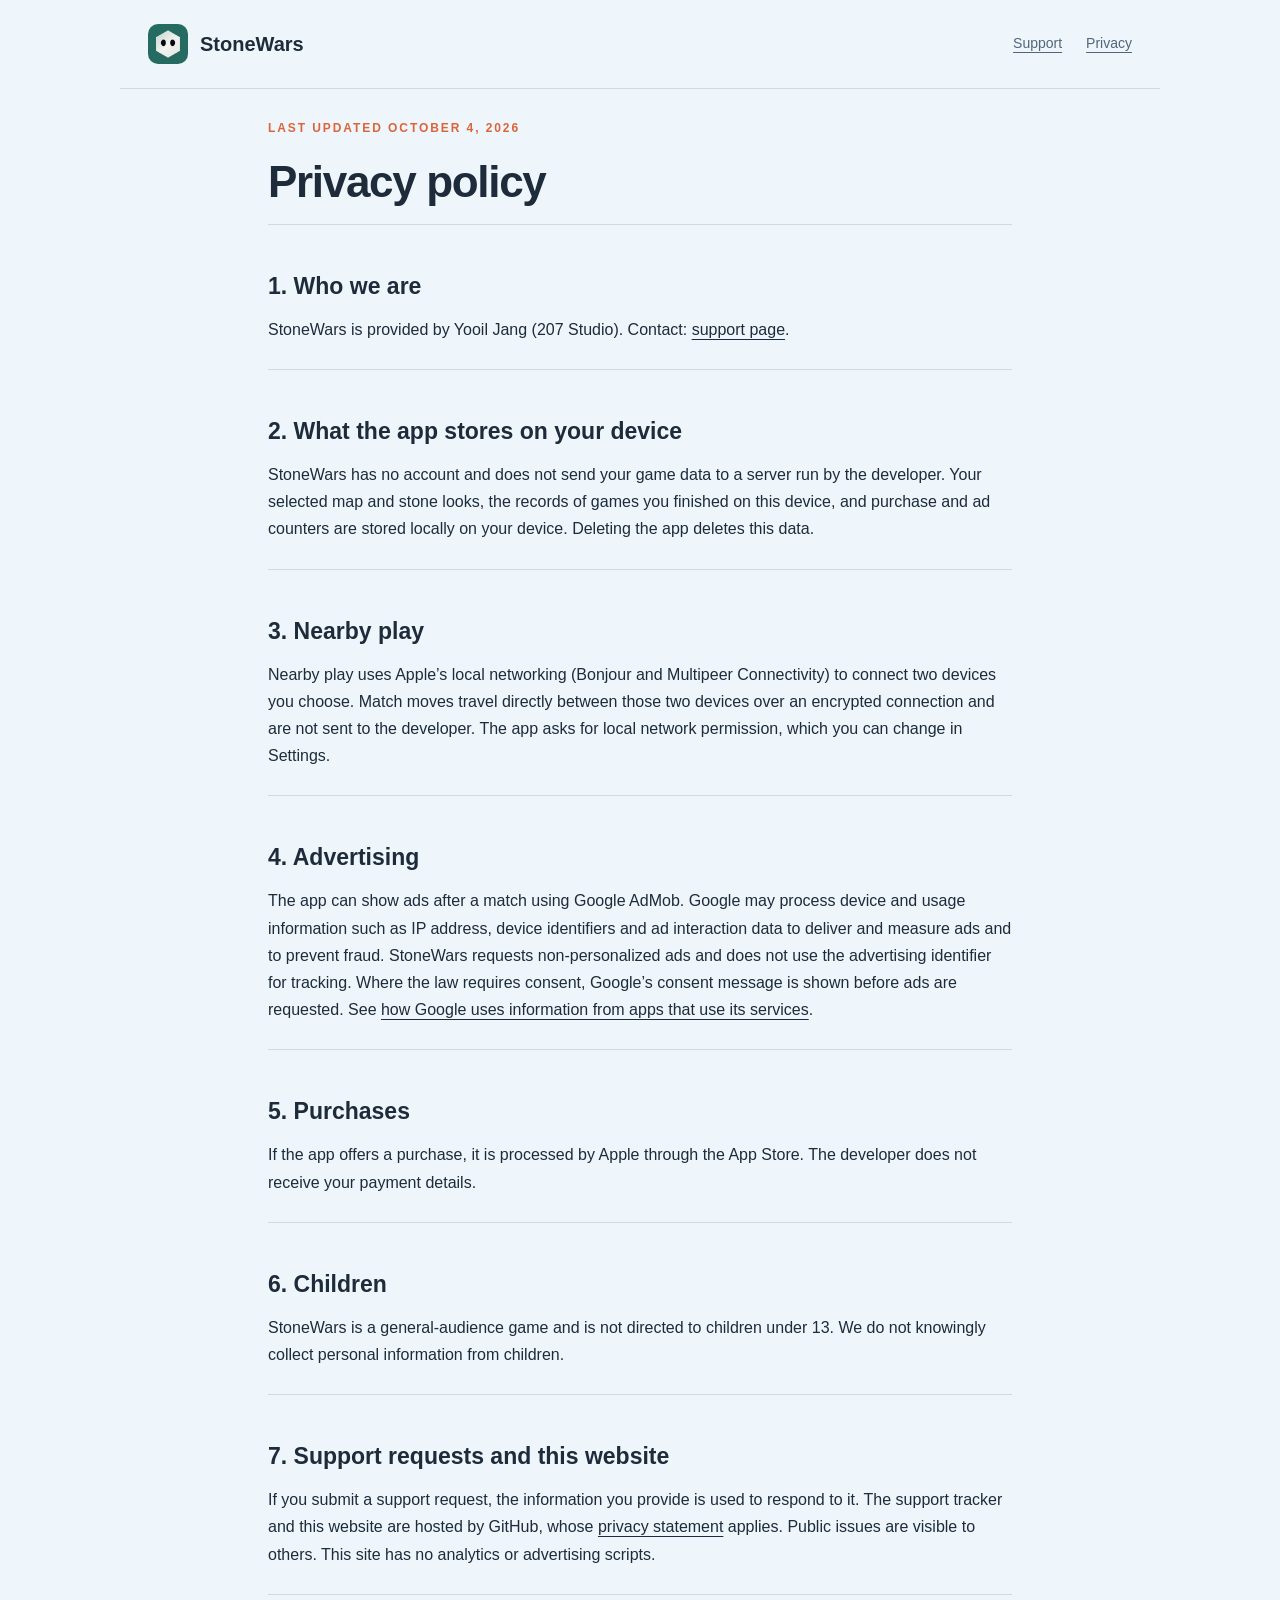
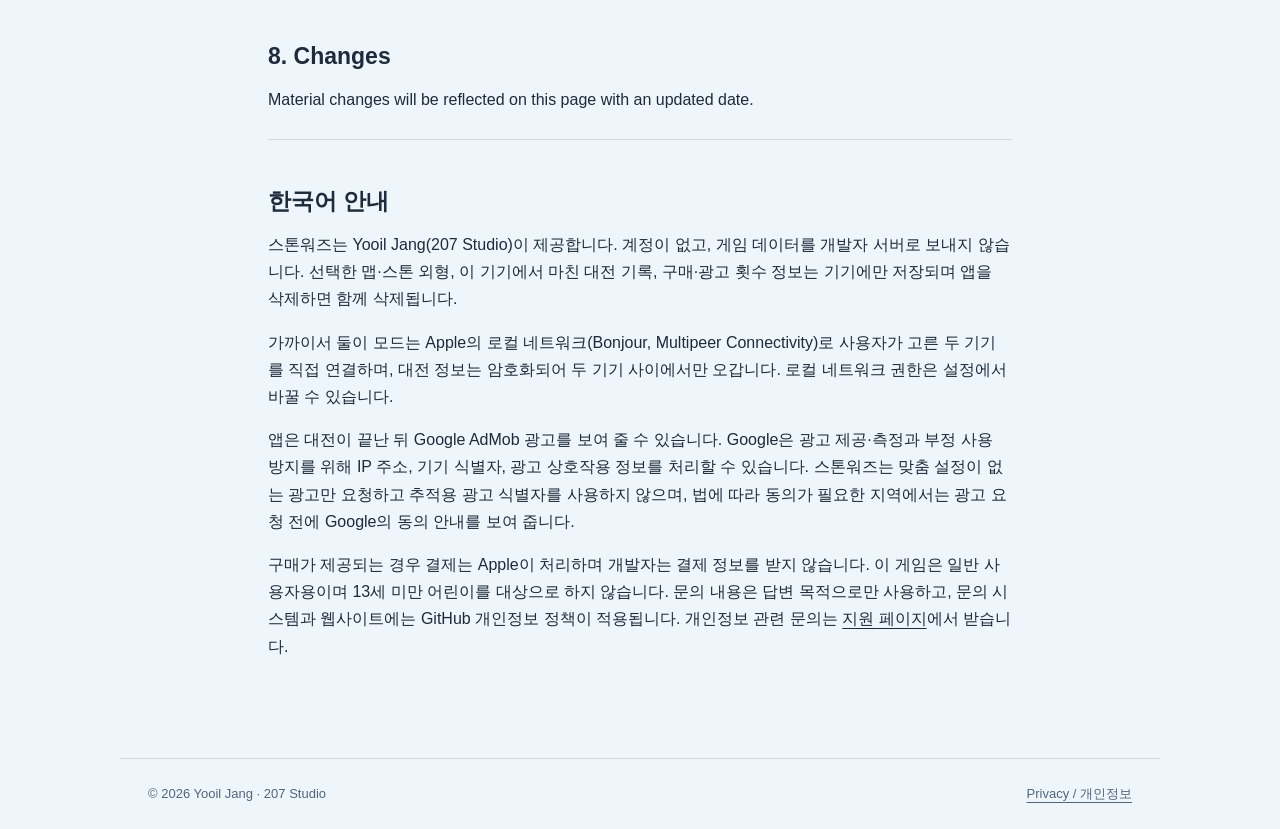
==== privacy.html @ 01d4fcf9 "StoneWars site: introduction, support and privacy policy Co-Authored-By: Claude Sonnet 5.5 <noreply@" ====
<!doctype html>
<html lang="en"><head><meta charset="utf-8"><meta name="viewport" content="width=device-width,initial-scale=1"><title>StoneWars — Privacy policy</title><link rel="stylesheet" href="style.css"><link rel="icon" href="assets/icon.png"></head><body>
<a class="skip" href="#main">Skip to content</a><header><a class="brand" href="./"><img src="assets/icon.png" alt="">StoneWars</a><nav aria-label="Main"><a href="support.html">Support</a><a href="privacy.html" aria-current="page">Privacy</a></nav></header>
<main id="main" class="article"><span class="eyebrow">Last updated October 4, 2026</span><h1>Privacy policy</h1>
<section><h2>1. Who we are</h2><p>StoneWars is provided by Yooil Jang (207 Studio). Contact: <a href="support.html#contact">support page</a>.</p></section>
<section><h2>2. What the app stores on your device</h2><p>StoneWars has no account and does not send your game data to a server run by the developer. Your selected map and stone looks, the records of games you finished on this device, and purchase and ad counters are stored locally on your device. Deleting the app deletes this data.</p></section>
<section><h2>3. Nearby play</h2><p>Nearby play uses Apple’s local networking (Bonjour and Multipeer Connectivity) to connect two devices you choose. Match moves travel directly between those two devices over an encrypted connection and are not sent to the developer. The app asks for local network permission, which you can change in Settings.</p></section>
<section><h2>4. Advertising</h2><p>The app can show ads after a match using Google AdMob. Google may process device and usage information such as IP address, device identifiers and ad interaction data to deliver and measure ads and to prevent fraud. StoneWars requests non-personalized ads and does not use the advertising identifier for tracking. Where the law requires consent, Google’s consent message is shown before ads are requested. See <a href="https://policies.google.com/technologies/partner-sites">how Google uses information from apps that use its services</a>.</p></section>
<section><h2>5. Purchases</h2><p>If the app offers a purchase, it is processed by Apple through the App Store. The developer does not receive your payment details.</p></section>
<section><h2>6. Children</h2><p>StoneWars is a general-audience game and is not directed to children under 13. We do not knowingly collect personal information from children.</p></section>
<section><h2>7. Support requests and this website</h2><p>If you submit a support request, the information you provide is used to respond to it. The support tracker and this website are hosted by GitHub, whose <a href="https://docs.github.com/en/site-policy/privacy-policies/github-general-privacy-statement">privacy statement</a> applies. Public issues are visible to others. This site has no analytics or advertising scripts.</p></section>
<section><h2>8. Changes</h2><p>Material changes will be reflected on this page with an updated date.</p></section>
<section lang="ko"><h2>한국어 안내</h2><p>스톤워즈는 Yooil Jang(207 Studio)이 제공합니다. 계정이 없고, 게임 데이터를 개발자 서버로 보내지 않습니다. 선택한 맵·스톤 외형, 이 기기에서 마친 대전 기록, 구매·광고 횟수 정보는 기기에만 저장되며 앱을 삭제하면 함께 삭제됩니다.</p><p>가까이서 둘이 모드는 Apple의 로컬 네트워크(Bonjour, Multipeer Connectivity)로 사용자가 고른 두 기기를 직접 연결하며, 대전 정보는 암호화되어 두 기기 사이에서만 오갑니다. 로컬 네트워크 권한은 설정에서 바꿀 수 있습니다.</p><p>앱은 대전이 끝난 뒤 Google AdMob 광고를 보여 줄 수 있습니다. Google은 광고 제공·측정과 부정 사용 방지를 위해 IP 주소, 기기 식별자, 광고 상호작용 정보를 처리할 수 있습니다. 스톤워즈는 맞춤 설정이 없는 광고만 요청하고 추적용 광고 식별자를 사용하지 않으며, 법에 따라 동의가 필요한 지역에서는 광고 요청 전에 Google의 동의 안내를 보여 줍니다.</p><p>구매가 제공되는 경우 결제는 Apple이 처리하며 개발자는 결제 정보를 받지 않습니다. 이 게임은 일반 사용자용이며 13세 미만 어린이를 대상으로 하지 않습니다. 문의 내용은 답변 목적으로만 사용하고, 문의 시스템과 웹사이트에는 GitHub 개인정보 정책이 적용됩니다. 개인정보 관련 문의는 <a href="support.html#contact">지원 페이지</a>에서 받습니다.</p></section></main>
<footer><span>© 2026 Yooil Jang · 207 Studio</span><a href="privacy.html">Privacy / 개인정보</a></footer></body></html>
---- style.css ----
:root{color-scheme:light dark;--bg:#eef6fb;--ink:#1d2b3a;--muted:#52657a;--accent:#d9663b;--line:#1d2b3a22;--card:#ffffffb0}
@media(prefers-color-scheme:dark){:root{--bg:#121c2b;--ink:#eef3f8;--muted:#a9b6c6;--accent:#f09a6e;--line:#ffffff1f;--card:#ffffff0d}}
*{box-sizing:border-box}body{margin:0;background:var(--bg);color:var(--ink);font:16px/1.7 -apple-system,BlinkMacSystemFont,"Segoe UI","Apple SD Gothic Neo",sans-serif}
a{color:inherit;text-underline-offset:4px}a:hover{color:var(--accent)}
header,main,footer{max-width:1040px;margin:auto;padding:24px 28px}
header{display:flex;align-items:center;justify-content:space-between;border-bottom:1px solid var(--line)}
.brand{display:flex;align-items:center;gap:12px;font-size:20px;font-weight:700;text-decoration:none}.brand img{width:40px;height:40px;border-radius:10px}
nav{display:flex;gap:24px;font-size:14px;color:var(--muted)}
.hero{padding:64px 0 28px;max-width:780px}.eyebrow{color:var(--accent);letter-spacing:.16em;font-size:12px;font-weight:700;text-transform:uppercase}
h1{font:800 clamp(38px,6vw,68px)/1.08 -apple-system,BlinkMacSystemFont,sans-serif;letter-spacing:-.03em;margin:18px 0}h1 em{color:var(--accent);font-style:normal}
h2{font-size:23px;line-height:1.35;margin:36px 0 14px}h3{font-size:18px;margin:0 0 8px}p{margin:0 0 16px}
.lead{font-size:20px;color:var(--muted);max-width:700px}.ko{color:var(--muted)}
.actions{display:flex;gap:12px;flex-wrap:wrap;margin:26px 0}
.button{display:inline-flex;border:1px solid var(--line);padding:12px 20px;border-radius:100px;text-decoration:none;background:var(--card)}
.primary{background:var(--accent);border-color:var(--accent);color:#fff}.primary:hover{color:#fff;filter:brightness(1.08)}
.grid{display:grid;grid-template-columns:repeat(3,1fr);gap:24px;padding:16px 0 28px}.card{padding:22px;border:1px solid var(--line);border-radius:18px;background:var(--card)}.card p{color:var(--muted);margin:0}
.article{max-width:800px}.article h1{font-size:44px}.article section{padding:10px 0;border-top:1px solid var(--line)}.article ul,.article ol{padding-left:22px}.article li{padding:4px 0}
.caption{font-size:13px;color:var(--muted)}
footer{border-top:1px solid var(--line);font-size:13px;color:var(--muted);display:flex;justify-content:space-between;gap:20px;margin-top:48px}
.skip{position:absolute;left:-10000px}.skip:focus{left:16px;top:8px;background:var(--bg);padding:10px}
a:focus-visible{outline:2px solid var(--accent);outline-offset:4px}
@media(max-width:650px){header,main,footer{padding:20px}nav{gap:16px}.grid{grid-template-columns:1fr}.lead{font-size:18px}.article h1{font-size:36px}footer{flex-direction:column}}
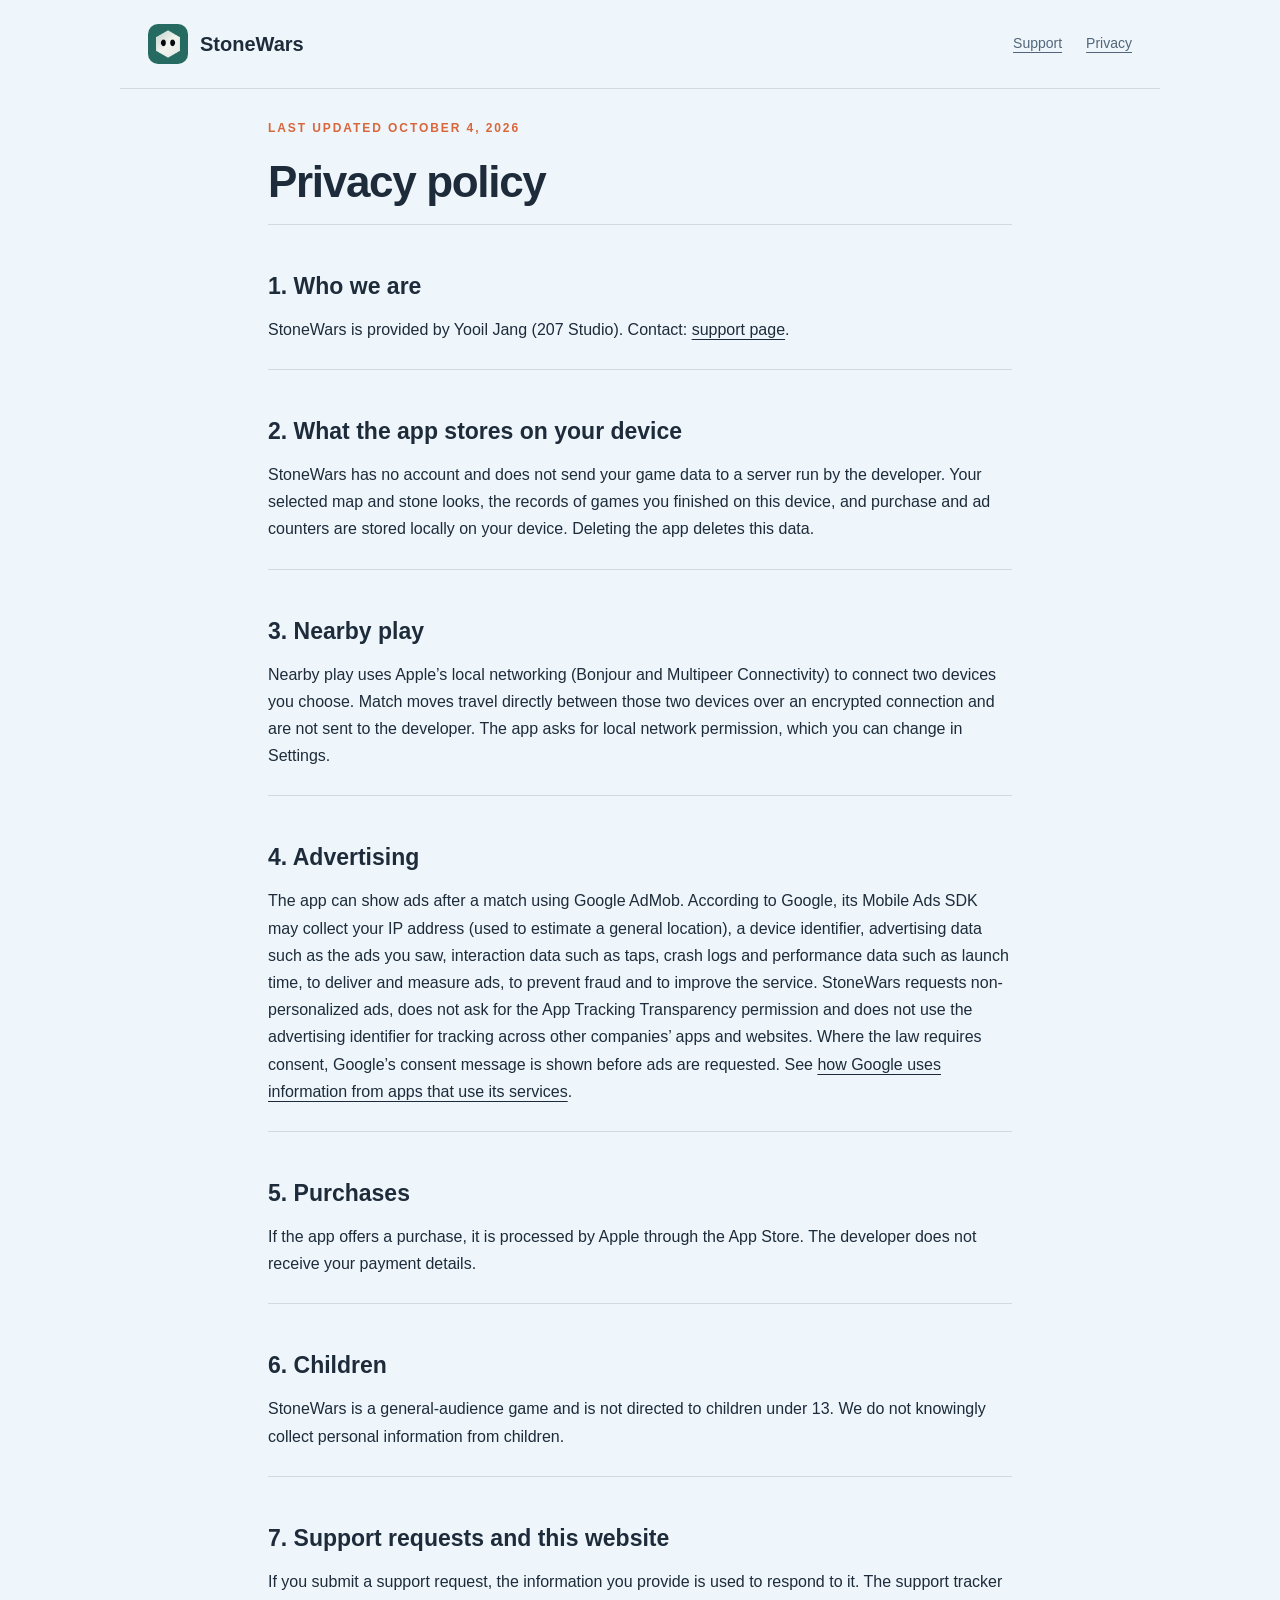
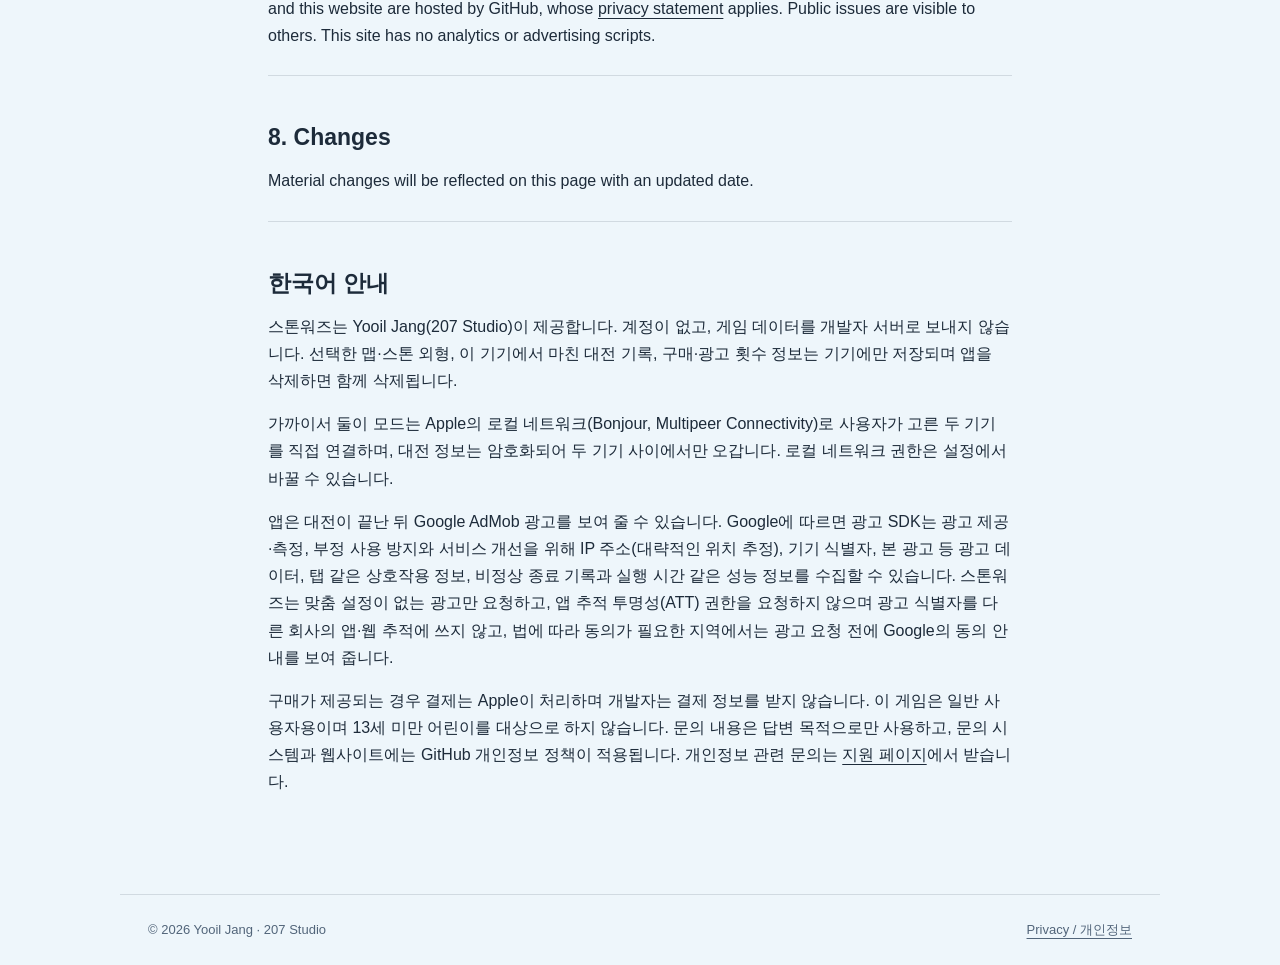
==== commit fac748a3: "Privacy policy: list the data the ad SDK may collect and state no ATT request Co-Authored-By: Claude" ====
--- a/privacy.html
+++ b/privacy.html
@@ -5,10 +5,10 @@
 <section><h2>1. Who we are</h2><p>StoneWars is provided by Yooil Jang (207 Studio). Contact: <a href="support.html#contact">support page</a>.</p></section>
 <section><h2>2. What the app stores on your device</h2><p>StoneWars has no account and does not send your game data to a server run by the developer. Your selected map and stone looks, the records of games you finished on this device, and purchase and ad counters are stored locally on your device. Deleting the app deletes this data.</p></section>
 <section><h2>3. Nearby play</h2><p>Nearby play uses Apple’s local networking (Bonjour and Multipeer Connectivity) to connect two devices you choose. Match moves travel directly between those two devices over an encrypted connection and are not sent to the developer. The app asks for local network permission, which you can change in Settings.</p></section>
-<section><h2>4. Advertising</h2><p>The app can show ads after a match using Google AdMob. Google may process device and usage information such as IP address, device identifiers and ad interaction data to deliver and measure ads and to prevent fraud. StoneWars requests non-personalized ads and does not use the advertising identifier for tracking. Where the law requires consent, Google’s consent message is shown before ads are requested. See <a href="https://policies.google.com/technologies/partner-sites">how Google uses information from apps that use its services</a>.</p></section>
+<section><h2>4. Advertising</h2><p>The app can show ads after a match using Google AdMob. According to Google, its Mobile Ads SDK may collect your IP address (used to estimate a general location), a device identifier, advertising data such as the ads you saw, interaction data such as taps, crash logs and performance data such as launch time, to deliver and measure ads, to prevent fraud and to improve the service. StoneWars requests non-personalized ads, does not ask for the App Tracking Transparency permission and does not use the advertising identifier for tracking across other companies’ apps and websites. Where the law requires consent, Google’s consent message is shown before ads are requested. See <a href="https://policies.google.com/technologies/partner-sites">how Google uses information from apps that use its services</a>.</p></section>
 <section><h2>5. Purchases</h2><p>If the app offers a purchase, it is processed by Apple through the App Store. The developer does not receive your payment details.</p></section>
 <section><h2>6. Children</h2><p>StoneWars is a general-audience game and is not directed to children under 13. We do not knowingly collect personal information from children.</p></section>
 <section><h2>7. Support requests and this website</h2><p>If you submit a support request, the information you provide is used to respond to it. The support tracker and this website are hosted by GitHub, whose <a href="https://docs.github.com/en/site-policy/privacy-policies/github-general-privacy-statement">privacy statement</a> applies. Public issues are visible to others. This site has no analytics or advertising scripts.</p></section>
 <section><h2>8. Changes</h2><p>Material changes will be reflected on this page with an updated date.</p></section>
-<section lang="ko"><h2>한국어 안내</h2><p>스톤워즈는 Yooil Jang(207 Studio)이 제공합니다. 계정이 없고, 게임 데이터를 개발자 서버로 보내지 않습니다. 선택한 맵·스톤 외형, 이 기기에서 마친 대전 기록, 구매·광고 횟수 정보는 기기에만 저장되며 앱을 삭제하면 함께 삭제됩니다.</p><p>가까이서 둘이 모드는 Apple의 로컬 네트워크(Bonjour, Multipeer Connectivity)로 사용자가 고른 두 기기를 직접 연결하며, 대전 정보는 암호화되어 두 기기 사이에서만 오갑니다. 로컬 네트워크 권한은 설정에서 바꿀 수 있습니다.</p><p>앱은 대전이 끝난 뒤 Google AdMob 광고를 보여 줄 수 있습니다. Google은 광고 제공·측정과 부정 사용 방지를 위해 IP 주소, 기기 식별자, 광고 상호작용 정보를 처리할 수 있습니다. 스톤워즈는 맞춤 설정이 없는 광고만 요청하고 추적용 광고 식별자를 사용하지 않으며, 법에 따라 동의가 필요한 지역에서는 광고 요청 전에 Google의 동의 안내를 보여 줍니다.</p><p>구매가 제공되는 경우 결제는 Apple이 처리하며 개발자는 결제 정보를 받지 않습니다. 이 게임은 일반 사용자용이며 13세 미만 어린이를 대상으로 하지 않습니다. 문의 내용은 답변 목적으로만 사용하고, 문의 시스템과 웹사이트에는 GitHub 개인정보 정책이 적용됩니다. 개인정보 관련 문의는 <a href="support.html#contact">지원 페이지</a>에서 받습니다.</p></section></main>
+<section lang="ko"><h2>한국어 안내</h2><p>스톤워즈는 Yooil Jang(207 Studio)이 제공합니다. 계정이 없고, 게임 데이터를 개발자 서버로 보내지 않습니다. 선택한 맵·스톤 외형, 이 기기에서 마친 대전 기록, 구매·광고 횟수 정보는 기기에만 저장되며 앱을 삭제하면 함께 삭제됩니다.</p><p>가까이서 둘이 모드는 Apple의 로컬 네트워크(Bonjour, Multipeer Connectivity)로 사용자가 고른 두 기기를 직접 연결하며, 대전 정보는 암호화되어 두 기기 사이에서만 오갑니다. 로컬 네트워크 권한은 설정에서 바꿀 수 있습니다.</p><p>앱은 대전이 끝난 뒤 Google AdMob 광고를 보여 줄 수 있습니다. Google에 따르면 광고 SDK는 광고 제공·측정, 부정 사용 방지와 서비스 개선을 위해 IP 주소(대략적인 위치 추정), 기기 식별자, 본 광고 등 광고 데이터, 탭 같은 상호작용 정보, 비정상 종료 기록과 실행 시간 같은 성능 정보를 수집할 수 있습니다. 스톤워즈는 맞춤 설정이 없는 광고만 요청하고, 앱 추적 투명성(ATT) 권한을 요청하지 않으며 광고 식별자를 다른 회사의 앱·웹 추적에 쓰지 않고, 법에 따라 동의가 필요한 지역에서는 광고 요청 전에 Google의 동의 안내를 보여 줍니다.</p><p>구매가 제공되는 경우 결제는 Apple이 처리하며 개발자는 결제 정보를 받지 않습니다. 이 게임은 일반 사용자용이며 13세 미만 어린이를 대상으로 하지 않습니다. 문의 내용은 답변 목적으로만 사용하고, 문의 시스템과 웹사이트에는 GitHub 개인정보 정책이 적용됩니다. 개인정보 관련 문의는 <a href="support.html#contact">지원 페이지</a>에서 받습니다.</p></section></main>
 <footer><span>© 2026 Yooil Jang · 207 Studio</span><a href="privacy.html">Privacy / 개인정보</a></footer></body></html>
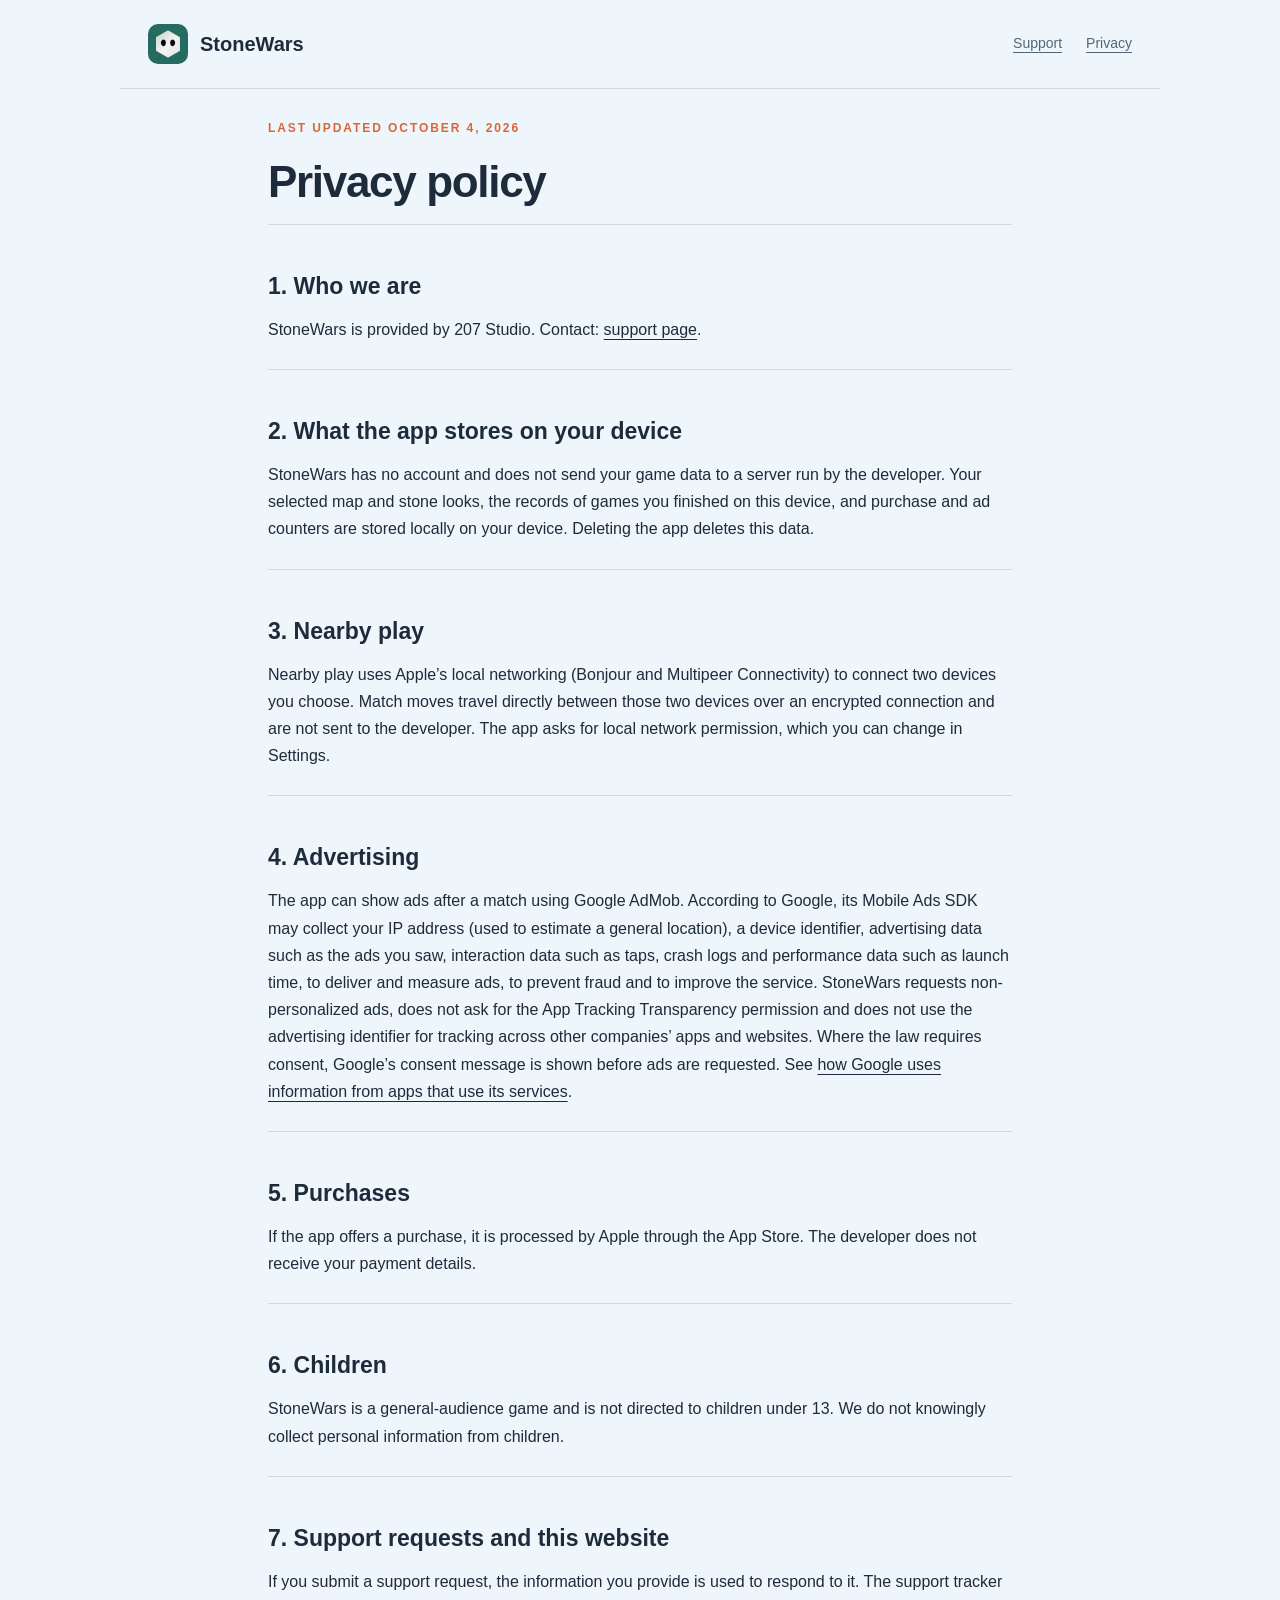
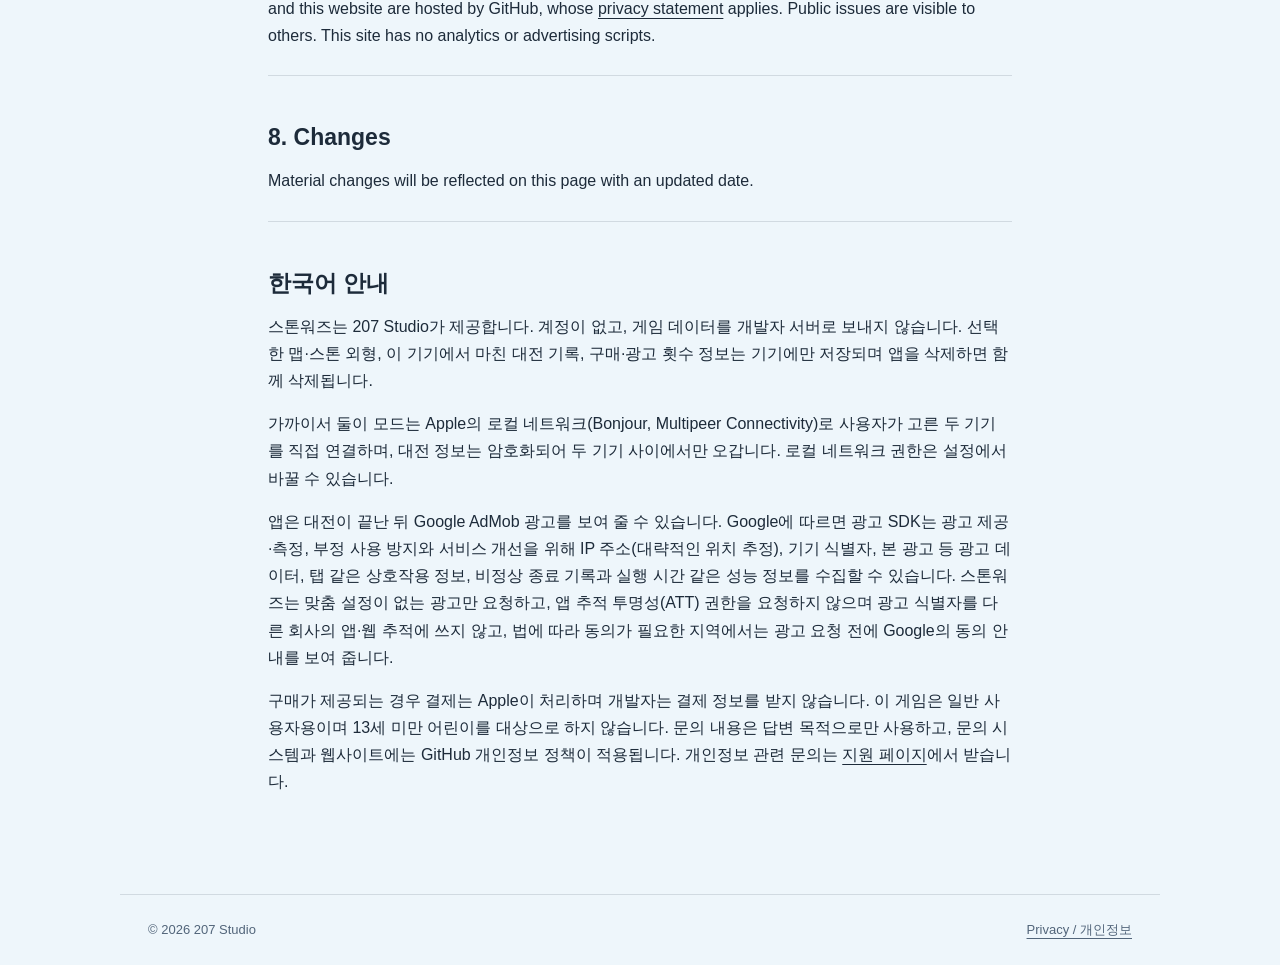
==== commit 5401ebdb: "credit 207 Studio instead of a personal name Footer, privacy and support pages (EN/KO) now name 207 " ====
--- a/privacy.html
+++ b/privacy.html
@@ -2,7 +2,7 @@
 <html lang="en"><head><meta charset="utf-8"><meta name="viewport" content="width=device-width,initial-scale=1"><title>StoneWars — Privacy policy</title><link rel="stylesheet" href="style.css"><link rel="icon" href="assets/icon.png"></head><body>
 <a class="skip" href="#main">Skip to content</a><header><a class="brand" href="./"><img src="assets/icon.png" alt="">StoneWars</a><nav aria-label="Main"><a href="support.html">Support</a><a href="privacy.html" aria-current="page">Privacy</a></nav></header>
 <main id="main" class="article"><span class="eyebrow">Last updated October 4, 2026</span><h1>Privacy policy</h1>
-<section><h2>1. Who we are</h2><p>StoneWars is provided by Yooil Jang (207 Studio). Contact: <a href="support.html#contact">support page</a>.</p></section>
+<section><h2>1. Who we are</h2><p>StoneWars is provided by 207 Studio. Contact: <a href="support.html#contact">support page</a>.</p></section>
 <section><h2>2. What the app stores on your device</h2><p>StoneWars has no account and does not send your game data to a server run by the developer. Your selected map and stone looks, the records of games you finished on this device, and purchase and ad counters are stored locally on your device. Deleting the app deletes this data.</p></section>
 <section><h2>3. Nearby play</h2><p>Nearby play uses Apple’s local networking (Bonjour and Multipeer Connectivity) to connect two devices you choose. Match moves travel directly between those two devices over an encrypted connection and are not sent to the developer. The app asks for local network permission, which you can change in Settings.</p></section>
 <section><h2>4. Advertising</h2><p>The app can show ads after a match using Google AdMob. According to Google, its Mobile Ads SDK may collect your IP address (used to estimate a general location), a device identifier, advertising data such as the ads you saw, interaction data such as taps, crash logs and performance data such as launch time, to deliver and measure ads, to prevent fraud and to improve the service. StoneWars requests non-personalized ads, does not ask for the App Tracking Transparency permission and does not use the advertising identifier for tracking across other companies’ apps and websites. Where the law requires consent, Google’s consent message is shown before ads are requested. See <a href="https://policies.google.com/technologies/partner-sites">how Google uses information from apps that use its services</a>.</p></section>
@@ -10,5 +10,5 @@
 <section><h2>6. Children</h2><p>StoneWars is a general-audience game and is not directed to children under 13. We do not knowingly collect personal information from children.</p></section>
 <section><h2>7. Support requests and this website</h2><p>If you submit a support request, the information you provide is used to respond to it. The support tracker and this website are hosted by GitHub, whose <a href="https://docs.github.com/en/site-policy/privacy-policies/github-general-privacy-statement">privacy statement</a> applies. Public issues are visible to others. This site has no analytics or advertising scripts.</p></section>
 <section><h2>8. Changes</h2><p>Material changes will be reflected on this page with an updated date.</p></section>
-<section lang="ko"><h2>한국어 안내</h2><p>스톤워즈는 Yooil Jang(207 Studio)이 제공합니다. 계정이 없고, 게임 데이터를 개발자 서버로 보내지 않습니다. 선택한 맵·스톤 외형, 이 기기에서 마친 대전 기록, 구매·광고 횟수 정보는 기기에만 저장되며 앱을 삭제하면 함께 삭제됩니다.</p><p>가까이서 둘이 모드는 Apple의 로컬 네트워크(Bonjour, Multipeer Connectivity)로 사용자가 고른 두 기기를 직접 연결하며, 대전 정보는 암호화되어 두 기기 사이에서만 오갑니다. 로컬 네트워크 권한은 설정에서 바꿀 수 있습니다.</p><p>앱은 대전이 끝난 뒤 Google AdMob 광고를 보여 줄 수 있습니다. Google에 따르면 광고 SDK는 광고 제공·측정, 부정 사용 방지와 서비스 개선을 위해 IP 주소(대략적인 위치 추정), 기기 식별자, 본 광고 등 광고 데이터, 탭 같은 상호작용 정보, 비정상 종료 기록과 실행 시간 같은 성능 정보를 수집할 수 있습니다. 스톤워즈는 맞춤 설정이 없는 광고만 요청하고, 앱 추적 투명성(ATT) 권한을 요청하지 않으며 광고 식별자를 다른 회사의 앱·웹 추적에 쓰지 않고, 법에 따라 동의가 필요한 지역에서는 광고 요청 전에 Google의 동의 안내를 보여 줍니다.</p><p>구매가 제공되는 경우 결제는 Apple이 처리하며 개발자는 결제 정보를 받지 않습니다. 이 게임은 일반 사용자용이며 13세 미만 어린이를 대상으로 하지 않습니다. 문의 내용은 답변 목적으로만 사용하고, 문의 시스템과 웹사이트에는 GitHub 개인정보 정책이 적용됩니다. 개인정보 관련 문의는 <a href="support.html#contact">지원 페이지</a>에서 받습니다.</p></section></main>
-<footer><span>© 2026 Yooil Jang · 207 Studio</span><a href="privacy.html">Privacy / 개인정보</a></footer></body></html>
+<section lang="ko"><h2>한국어 안내</h2><p>스톤워즈는 207 Studio가 제공합니다. 계정이 없고, 게임 데이터를 개발자 서버로 보내지 않습니다. 선택한 맵·스톤 외형, 이 기기에서 마친 대전 기록, 구매·광고 횟수 정보는 기기에만 저장되며 앱을 삭제하면 함께 삭제됩니다.</p><p>가까이서 둘이 모드는 Apple의 로컬 네트워크(Bonjour, Multipeer Connectivity)로 사용자가 고른 두 기기를 직접 연결하며, 대전 정보는 암호화되어 두 기기 사이에서만 오갑니다. 로컬 네트워크 권한은 설정에서 바꿀 수 있습니다.</p><p>앱은 대전이 끝난 뒤 Google AdMob 광고를 보여 줄 수 있습니다. Google에 따르면 광고 SDK는 광고 제공·측정, 부정 사용 방지와 서비스 개선을 위해 IP 주소(대략적인 위치 추정), 기기 식별자, 본 광고 등 광고 데이터, 탭 같은 상호작용 정보, 비정상 종료 기록과 실행 시간 같은 성능 정보를 수집할 수 있습니다. 스톤워즈는 맞춤 설정이 없는 광고만 요청하고, 앱 추적 투명성(ATT) 권한을 요청하지 않으며 광고 식별자를 다른 회사의 앱·웹 추적에 쓰지 않고, 법에 따라 동의가 필요한 지역에서는 광고 요청 전에 Google의 동의 안내를 보여 줍니다.</p><p>구매가 제공되는 경우 결제는 Apple이 처리하며 개발자는 결제 정보를 받지 않습니다. 이 게임은 일반 사용자용이며 13세 미만 어린이를 대상으로 하지 않습니다. 문의 내용은 답변 목적으로만 사용하고, 문의 시스템과 웹사이트에는 GitHub 개인정보 정책이 적용됩니다. 개인정보 관련 문의는 <a href="support.html#contact">지원 페이지</a>에서 받습니다.</p></section></main>
+<footer><span>© 2026 207 Studio</span><a href="privacy.html">Privacy / 개인정보</a></footer></body></html>
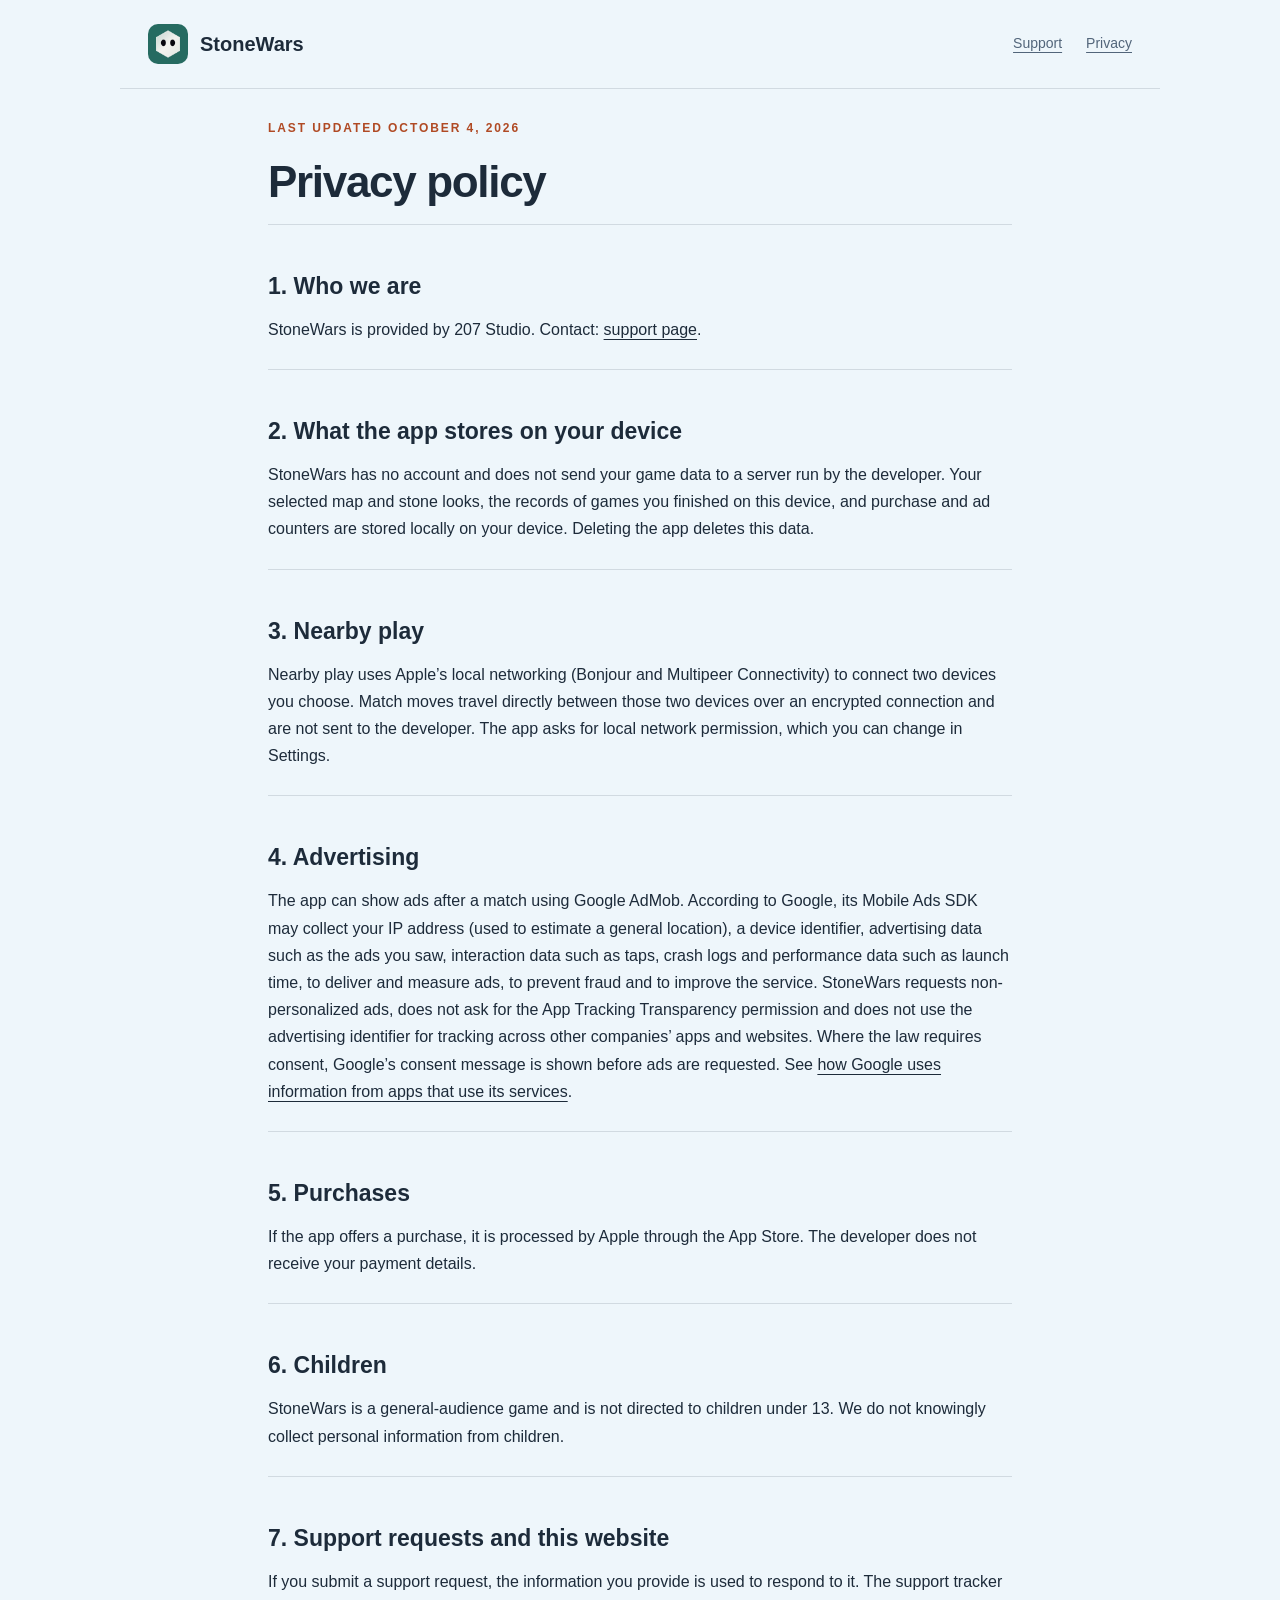
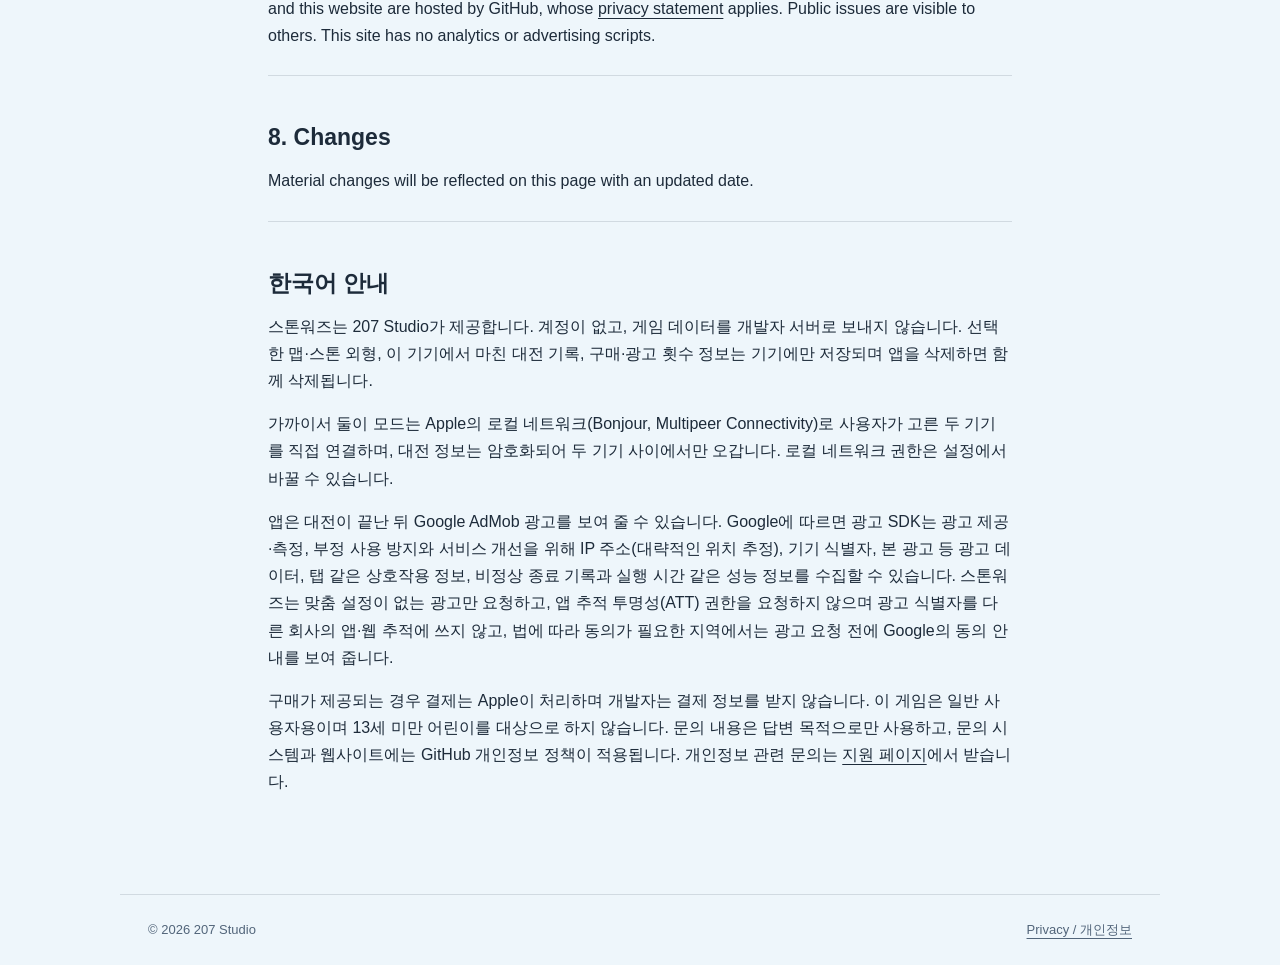
==== commit 3e966307: "stonewars: support page matches the iPhone-only, AI-only build; readable accent; share cards Co-Auth" ====
--- a/privacy.html
+++ b/privacy.html
@@ -1,5 +1,5 @@
 <!doctype html>
-<html lang="en"><head><meta charset="utf-8"><meta name="viewport" content="width=device-width,initial-scale=1"><title>StoneWars — Privacy policy</title><link rel="stylesheet" href="style.css"><link rel="icon" href="assets/icon.png"></head><body>
+<html lang="en"><head><meta charset="utf-8"><meta name="viewport" content="width=device-width,initial-scale=1"><meta name="description" content="How StoneWars handles game data, advertising, purchases and support requests."><title>StoneWars — Privacy policy</title><link rel="canonical" href="https://207studio.dev/stonewars/privacy.html"><meta property="og:type" content="website"><meta property="og:title" content="StoneWars — Privacy policy"><meta property="og:description" content="How StoneWars handles game data, advertising, purchases and support requests."><meta property="og:url" content="https://207studio.dev/stonewars/privacy.html"><meta property="og:image" content="https://207studio.dev/stonewars/assets/icon.png"><meta property="og:site_name" content="207 Studio"><meta name="twitter:card" content="summary"><link rel="stylesheet" href="style.css"><link rel="icon" href="assets/icon.png"></head><body>
 <a class="skip" href="#main">Skip to content</a><header><a class="brand" href="./"><img src="assets/icon.png" alt="">StoneWars</a><nav aria-label="Main"><a href="support.html">Support</a><a href="privacy.html" aria-current="page">Privacy</a></nav></header>
 <main id="main" class="article"><span class="eyebrow">Last updated October 4, 2026</span><h1>Privacy policy</h1>
 <section><h2>1. Who we are</h2><p>StoneWars is provided by 207 Studio. Contact: <a href="support.html#contact">support page</a>.</p></section>
--- a/style.css
+++ b/style.css
@@ -1,4 +1,4 @@
-:root{color-scheme:light dark;--bg:#eef6fb;--ink:#1d2b3a;--muted:#52657a;--accent:#d9663b;--line:#1d2b3a22;--card:#ffffffb0}
+:root{color-scheme:light dark;--bg:#eef6fb;--ink:#1d2b3a;--muted:#52657a;--accent:#b04a24;--line:#1d2b3a22;--card:#ffffffb0}
 @media(prefers-color-scheme:dark){:root{--bg:#121c2b;--ink:#eef3f8;--muted:#a9b6c6;--accent:#f09a6e;--line:#ffffff1f;--card:#ffffff0d}}
 *{box-sizing:border-box}body{margin:0;background:var(--bg);color:var(--ink);font:16px/1.7 -apple-system,BlinkMacSystemFont,"Segoe UI","Apple SD Gothic Neo",sans-serif}
 a{color:inherit;text-underline-offset:4px}a:hover{color:var(--accent)}
@@ -8,7 +8,7 @@
 nav{display:flex;gap:24px;font-size:14px;color:var(--muted)}
 .hero{padding:64px 0 28px;max-width:780px}.eyebrow{color:var(--accent);letter-spacing:.16em;font-size:12px;font-weight:700;text-transform:uppercase}
 h1{font:800 clamp(38px,6vw,68px)/1.08 -apple-system,BlinkMacSystemFont,sans-serif;letter-spacing:-.03em;margin:18px 0}h1 em{color:var(--accent);font-style:normal}
-h2{font-size:23px;line-height:1.35;margin:36px 0 14px}h3{font-size:18px;margin:0 0 8px}p{margin:0 0 16px}
+h2{font-size:23px;line-height:1.35;margin:36px 0 14px}h3,.card h2{font-size:18px;margin:0 0 8px}p{margin:0 0 16px}
 .lead{font-size:20px;color:var(--muted);max-width:700px}.ko{color:var(--muted)}
 .actions{display:flex;gap:12px;flex-wrap:wrap;margin:26px 0}
 .button{display:inline-flex;border:1px solid var(--line);padding:12px 20px;border-radius:100px;text-decoration:none;background:var(--card)}
@@ -19,4 +19,5 @@
 footer{border-top:1px solid var(--line);font-size:13px;color:var(--muted);display:flex;justify-content:space-between;gap:20px;margin-top:48px}
 .skip{position:absolute;left:-10000px}.skip:focus{left:16px;top:8px;background:var(--bg);padding:10px}
 a:focus-visible{outline:2px solid var(--accent);outline-offset:4px}
-@media(max-width:650px){header,main,footer{padding:20px}nav{gap:16px}.grid{grid-template-columns:1fr}.lead{font-size:18px}.article h1{font-size:36px}footer{flex-direction:column}}
+@media(max-width:650px){header,main,footer{padding:20px}nav{gap:16px}.grid{grid-template-columns:1fr}.lead{font-size:18px}.article h1{font-size:36px}footer{flex-direction:column}}.card .ko{margin-top:8px}
+@media(prefers-color-scheme:dark){.primary{color:#1b1b1b}}
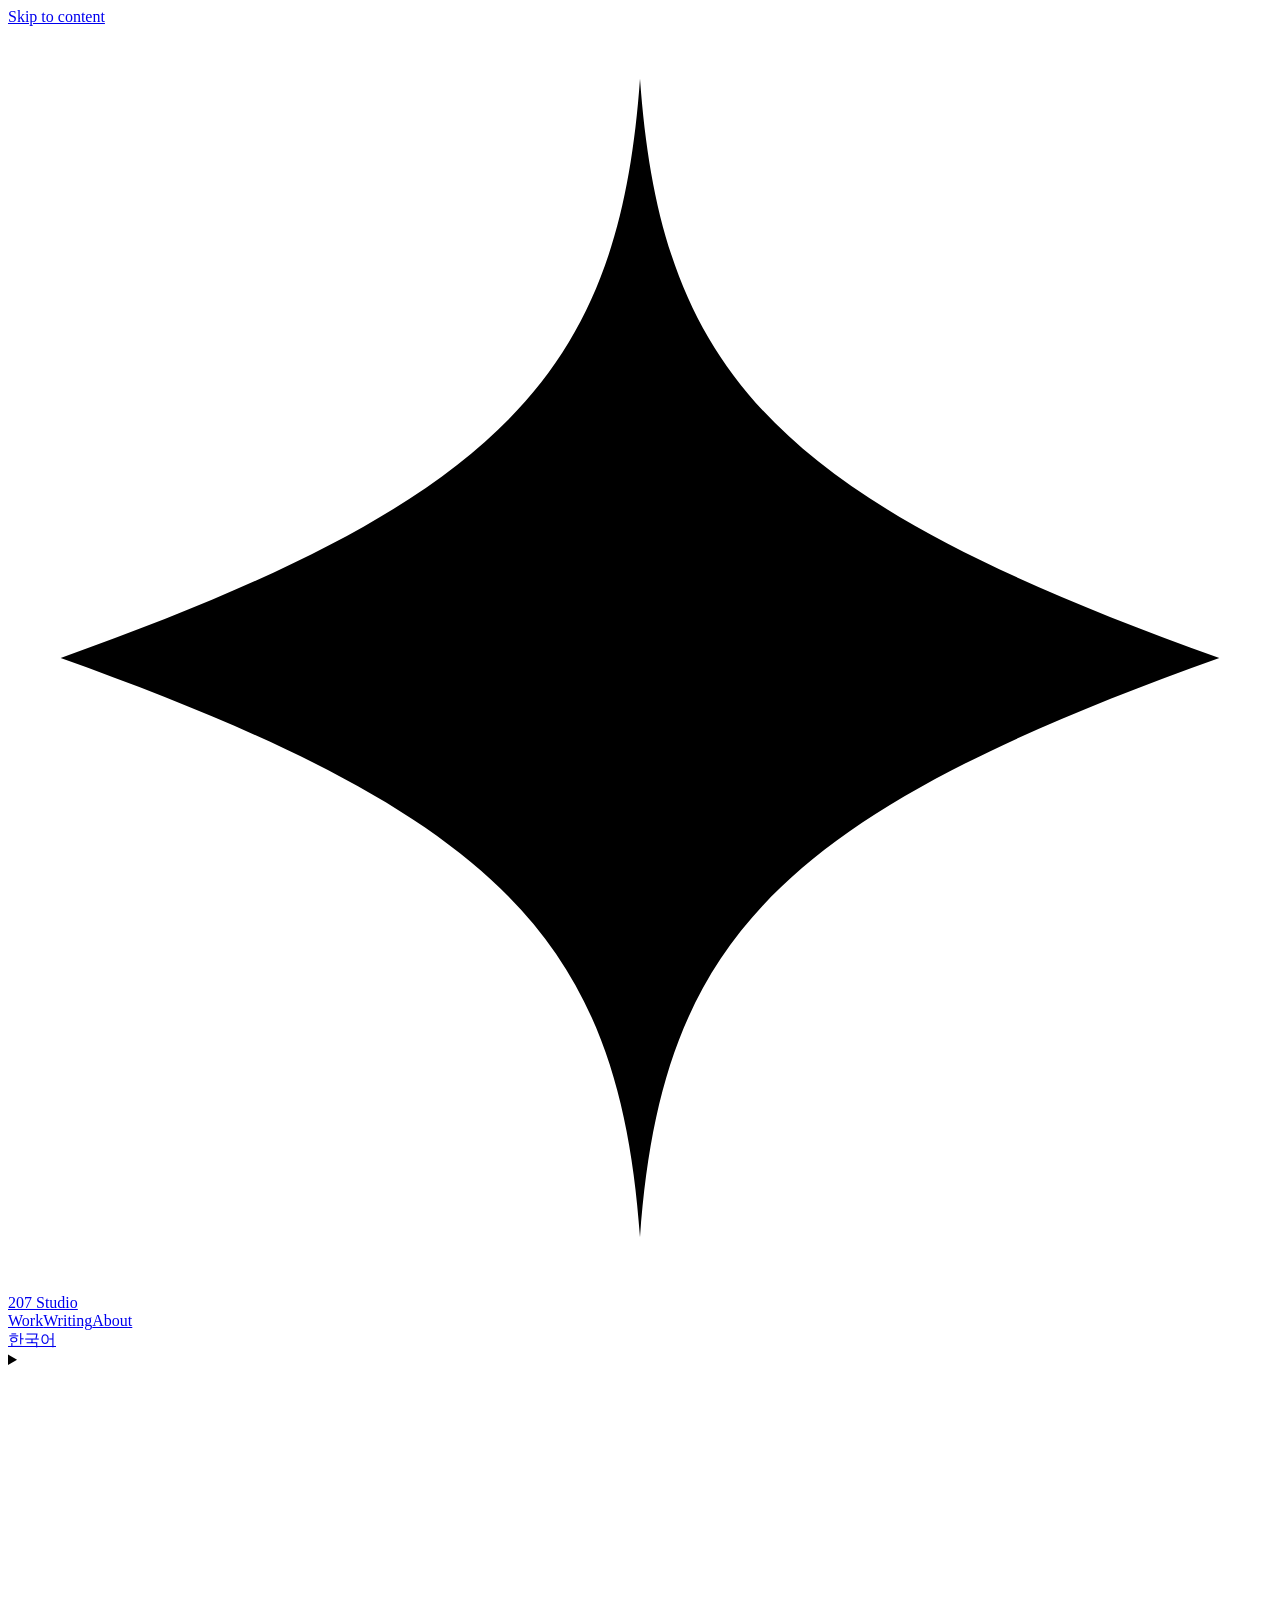
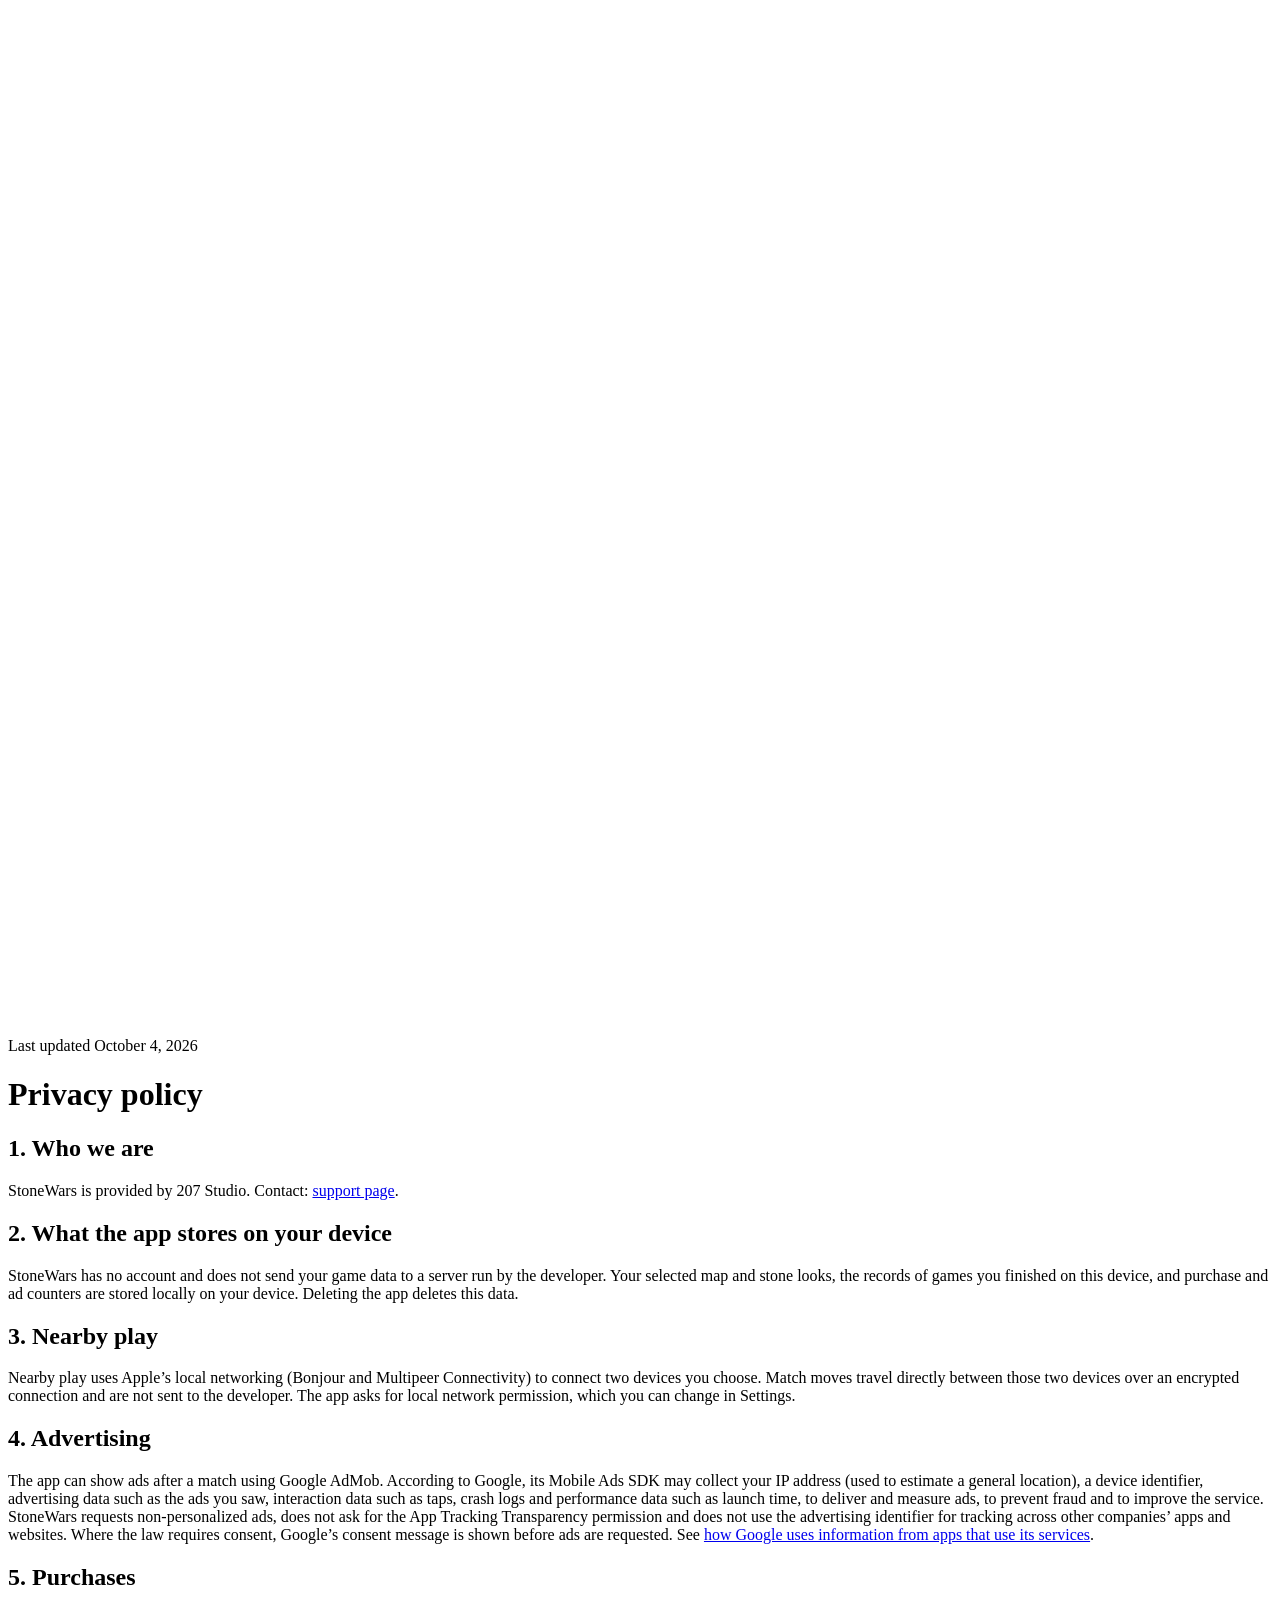
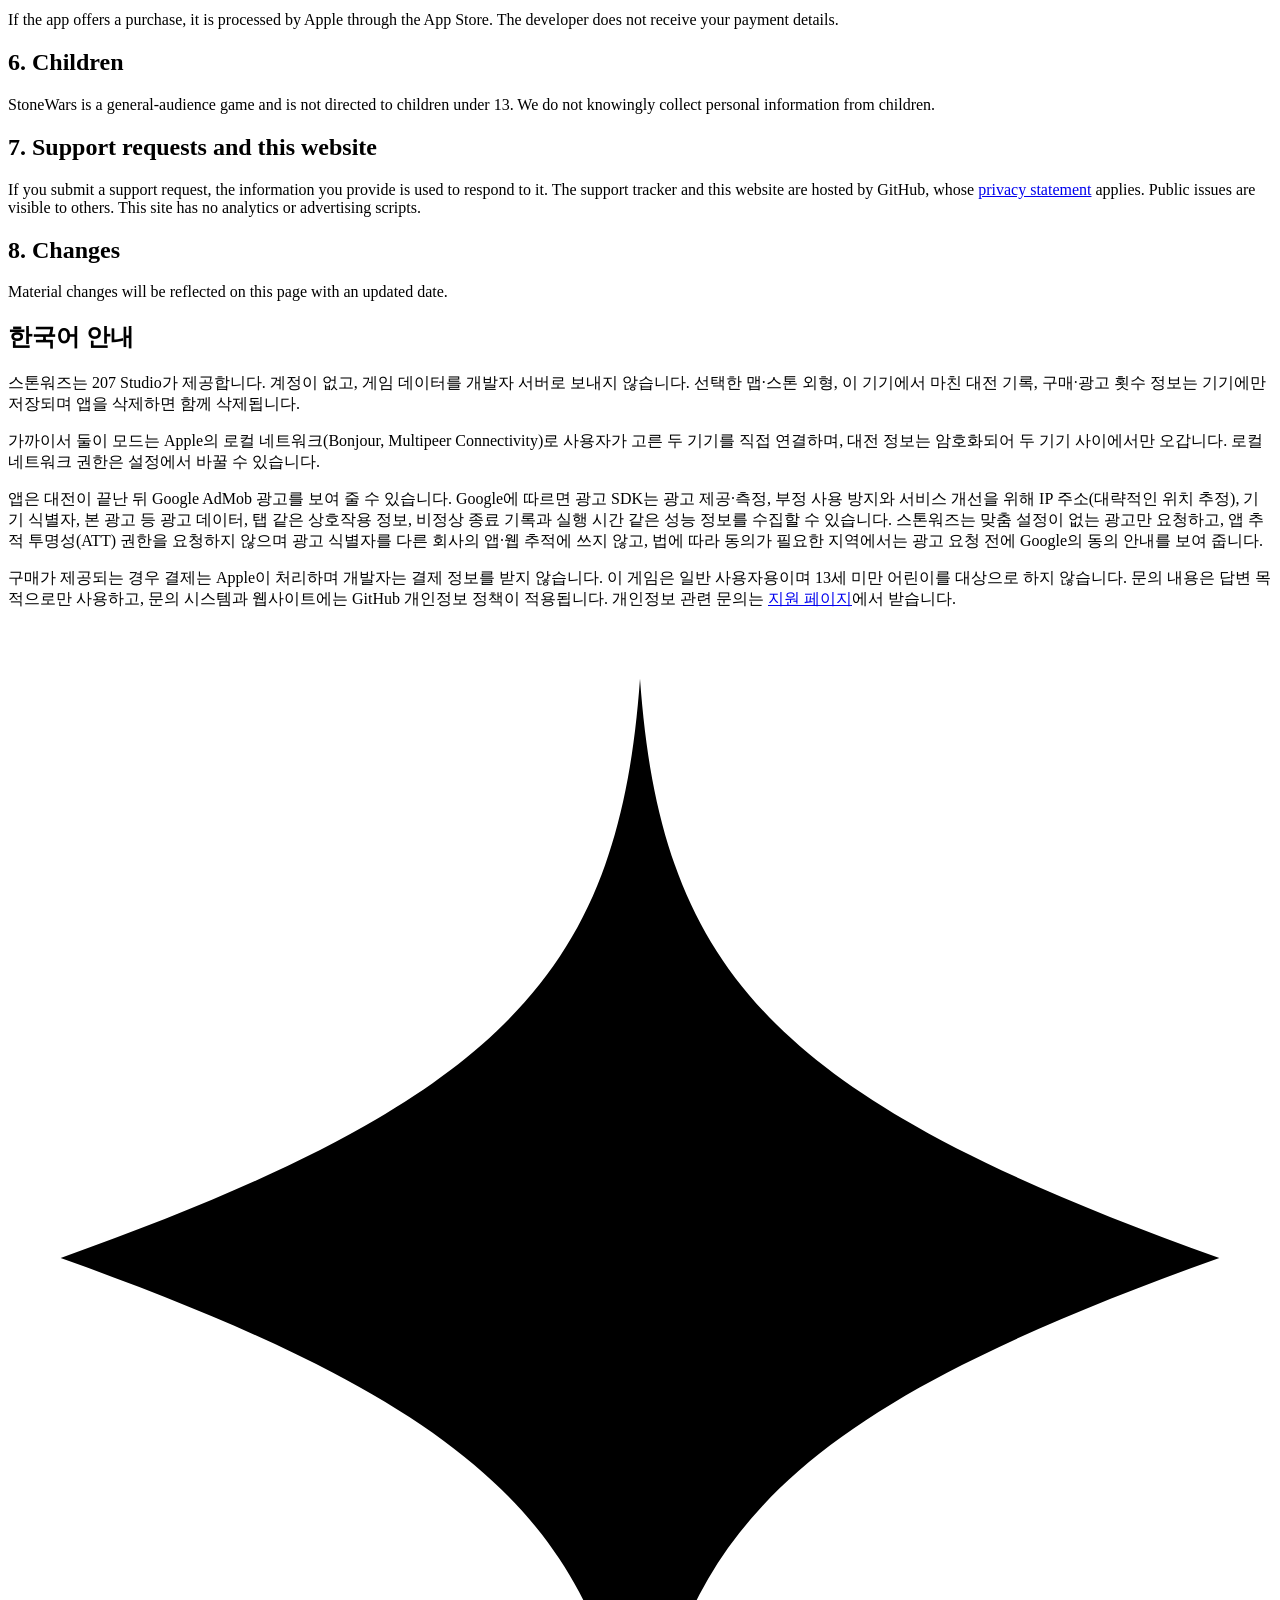
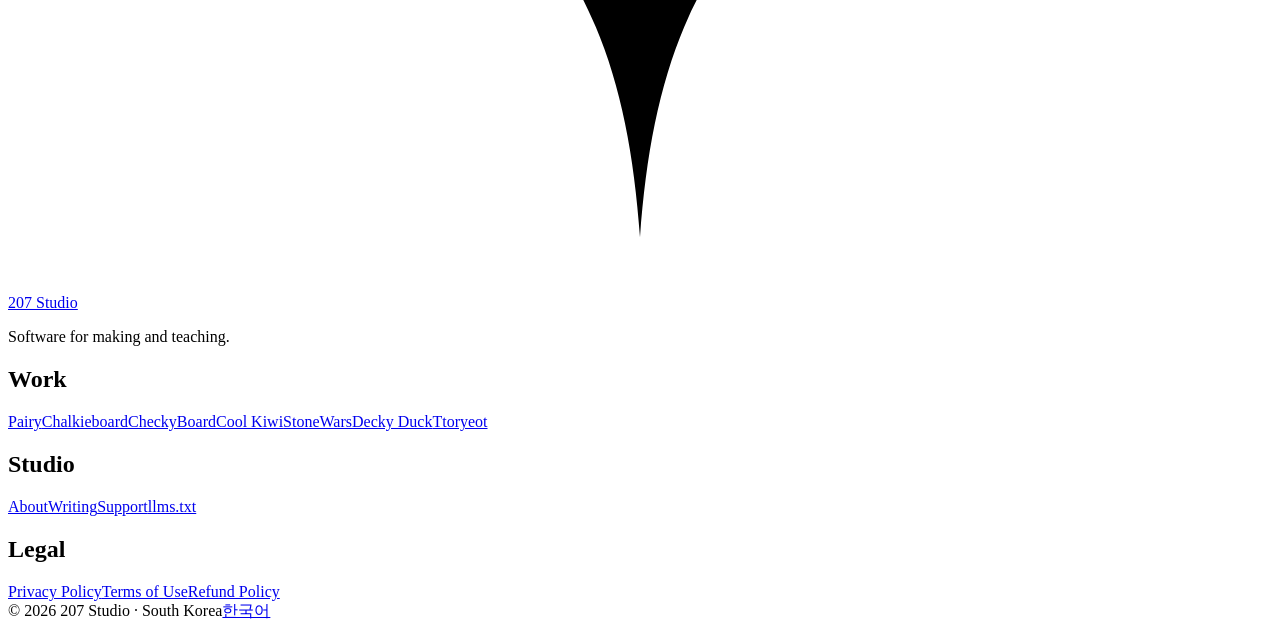
==== commit e196a1f7: "Apply shared studio chrome to StoneWars pages" ====
--- a/privacy.html
+++ b/privacy.html
@@ -1,7 +1,53 @@
 <!doctype html>
-<html lang="en"><head><meta charset="utf-8"><meta name="viewport" content="width=device-width,initial-scale=1"><meta name="description" content="How StoneWars handles game data, advertising, purchases and support requests."><title>StoneWars — Privacy policy</title><link rel="canonical" href="https://207studio.dev/stonewars/privacy.html"><meta property="og:type" content="website"><meta property="og:title" content="StoneWars — Privacy policy"><meta property="og:description" content="How StoneWars handles game data, advertising, purchases and support requests."><meta property="og:url" content="https://207studio.dev/stonewars/privacy.html"><meta property="og:image" content="https://207studio.dev/stonewars/assets/icon.png"><meta property="og:site_name" content="207 Studio"><meta name="twitter:card" content="summary"><link rel="stylesheet" href="style.css"><link rel="icon" href="assets/icon.png"></head><body>
-<a class="skip" href="#main">Skip to content</a><header><a class="brand" href="./"><img src="assets/icon.png" alt="">StoneWars</a><nav aria-label="Main"><a href="support.html">Support</a><a href="privacy.html" aria-current="page">Privacy</a></nav></header>
-<main id="main" class="article"><span class="eyebrow">Last updated October 4, 2026</span><h1>Privacy policy</h1>
+<html lang="en">
+<head>
+<meta charset="utf-8">
+<meta name="viewport" content="width=device-width,initial-scale=1">
+<meta name="description" content="How StoneWars handles game data, advertising, purchases and support requests.">
+<title>StoneWars — Privacy policy</title>
+<link rel="canonical" href="https://207studio.dev/stonewars/privacy.html">
+<meta property="og:type" content="website">
+<meta property="og:title" content="StoneWars — Privacy policy">
+<meta property="og:description" content="How StoneWars handles game data, advertising, purchases and support requests.">
+<meta property="og:url" content="https://207studio.dev/stonewars/privacy.html">
+<meta property="og:image" content="https://207studio.dev/stonewars/assets/icon.png">
+<meta property="og:site_name" content="207 Studio">
+<meta name="twitter:card" content="summary">
+<link rel="icon" href="assets/icon.png">
+<!-- chrome:head:start -->
+<meta name="color-scheme" content="dark light">
+<meta name="theme-color" content="#0d1333" media="(prefers-color-scheme: dark)">
+<meta name="theme-color" content="#fdfcf8" media="(prefers-color-scheme: light)">
+<link rel="preload" href="/assets/fonts/dm-sans-700-latin.woff2" as="font" type="font/woff2" crossorigin>
+<link rel="preload" href="/assets/fonts/instrument-sans-latin.woff2" as="font" type="font/woff2" crossorigin>
+<script src="/assets/look.js"></script>
+<link rel="stylesheet" href="/assets/fonts/pretendard.css">
+<link rel="stylesheet" href="/assets/site-tokens.css">
+<link rel="stylesheet" href="/assets/site.css">
+<link rel="stylesheet" href="/assets/site-read.css">
+<!-- chrome:head:end -->
+</head>
+<body>
+<!-- chrome:top:start -->
+<a class="skip" href="#main">Skip to content</a>
+<div class="sky" aria-hidden="true"><b class="sky-tile sky-still"></b><i class="sky-a"><b class="sky-tile sky-star"></b><b class="sky-tile sky-dots"></b></i><i class="sky-b"><b class="sky-tile sky-star"></b><b class="sky-tile sky-dots"></b></i></div>
+<header class="head" data-head><div class="head-in">
+<a class="pill brand" href="/" aria-label="207 Studio"><span class="brand-star"><svg viewBox="0 0 24 24" aria-hidden="true" focusable="false"><path d="M12 1c.4 5.6 2.6 8 11 11-8.4 3-10.6 5.4-11 11-.4-5.6-2.6-8-11-11 8.4-3 10.6-5.4 11-11z"/></svg></span><span class="brand-word">207 Studio</span></a>
+<nav class="pill head-nav" aria-label="Main navigation"><a href="/#work">Work</a><a href="/blog/">Writing</a><a href="/about/">About</a></nav>
+<span class="head-gap"></span>
+<a class="pill" href="/ko/" lang="ko" hreflang="ko">한국어</a>
+<details class="menu" data-menu><summary class="round" aria-label="Menu"><svg viewBox="0 0 24 24" aria-hidden="true"><path d="M5 8h14M5 12h14M5 16h14"/></svg></summary>
+<div class="menu-pop">
+<div class="menu-nav-only"><a href="/#work">Work</a><a href="/blog/">Writing</a><a href="/about/">About</a></div>
+<p class="menu-label js-only">Look</p>
+<div class="seg js-only" role="group" aria-label="Look"><button type="button" data-look-set="system" aria-pressed="false">System</button><button type="button" data-look-set="paper" aria-pressed="false">Light</button><button type="button" data-look-set="night" aria-pressed="false">Night</button></div>
+<p class="menu-label">Studio</p>
+<a href="mailto:support@207studio.dev">Support</a><a href="/llms.txt">llms.txt</a>
+<p class="menu-label">Legal</p>
+<a href="/legal/privacy/">Privacy Policy</a><a href="/legal/terms/">Terms of Use</a><a href="/legal/refunds/">Refund Policy</a>
+</div></details></div></header>
+<!-- chrome:top:end -->
+<main id="main" class="wrap read"><span class="eyebrow">Last updated October 4, 2026</span><h1>Privacy policy</h1>
 <section><h2>1. Who we are</h2><p>StoneWars is provided by 207 Studio. Contact: <a href="support.html#contact">support page</a>.</p></section>
 <section><h2>2. What the app stores on your device</h2><p>StoneWars has no account and does not send your game data to a server run by the developer. Your selected map and stone looks, the records of games you finished on this device, and purchase and ad counters are stored locally on your device. Deleting the app deletes this data.</p></section>
 <section><h2>3. Nearby play</h2><p>Nearby play uses Apple’s local networking (Bonjour and Multipeer Connectivity) to connect two devices you choose. Match moves travel directly between those two devices over an encrypted connection and are not sent to the developer. The app asks for local network permission, which you can change in Settings.</p></section>
@@ -11,4 +57,14 @@
 <section><h2>7. Support requests and this website</h2><p>If you submit a support request, the information you provide is used to respond to it. The support tracker and this website are hosted by GitHub, whose <a href="https://docs.github.com/en/site-policy/privacy-policies/github-general-privacy-statement">privacy statement</a> applies. Public issues are visible to others. This site has no analytics or advertising scripts.</p></section>
 <section><h2>8. Changes</h2><p>Material changes will be reflected on this page with an updated date.</p></section>
 <section lang="ko"><h2>한국어 안내</h2><p>스톤워즈는 207 Studio가 제공합니다. 계정이 없고, 게임 데이터를 개발자 서버로 보내지 않습니다. 선택한 맵·스톤 외형, 이 기기에서 마친 대전 기록, 구매·광고 횟수 정보는 기기에만 저장되며 앱을 삭제하면 함께 삭제됩니다.</p><p>가까이서 둘이 모드는 Apple의 로컬 네트워크(Bonjour, Multipeer Connectivity)로 사용자가 고른 두 기기를 직접 연결하며, 대전 정보는 암호화되어 두 기기 사이에서만 오갑니다. 로컬 네트워크 권한은 설정에서 바꿀 수 있습니다.</p><p>앱은 대전이 끝난 뒤 Google AdMob 광고를 보여 줄 수 있습니다. Google에 따르면 광고 SDK는 광고 제공·측정, 부정 사용 방지와 서비스 개선을 위해 IP 주소(대략적인 위치 추정), 기기 식별자, 본 광고 등 광고 데이터, 탭 같은 상호작용 정보, 비정상 종료 기록과 실행 시간 같은 성능 정보를 수집할 수 있습니다. 스톤워즈는 맞춤 설정이 없는 광고만 요청하고, 앱 추적 투명성(ATT) 권한을 요청하지 않으며 광고 식별자를 다른 회사의 앱·웹 추적에 쓰지 않고, 법에 따라 동의가 필요한 지역에서는 광고 요청 전에 Google의 동의 안내를 보여 줍니다.</p><p>구매가 제공되는 경우 결제는 Apple이 처리하며 개발자는 결제 정보를 받지 않습니다. 이 게임은 일반 사용자용이며 13세 미만 어린이를 대상으로 하지 않습니다. 문의 내용은 답변 목적으로만 사용하고, 문의 시스템과 웹사이트에는 GitHub 개인정보 정책이 적용됩니다. 개인정보 관련 문의는 <a href="support.html#contact">지원 페이지</a>에서 받습니다.</p></section></main>
-<footer><span>© 2026 207 Studio</span><a href="privacy.html">Privacy / 개인정보</a></footer></body></html>
+<!-- chrome:foot:start -->
+<footer class="foot"><div class="wrap"><div class="foot-grid">
+<div class="foot-brand"><a href="/"><svg viewBox="0 0 24 24" aria-hidden="true" focusable="false"><path d="M12 1c.4 5.6 2.6 8 11 11-8.4 3-10.6 5.4-11 11-.4-5.6-2.6-8-11-11 8.4-3 10.6-5.4 11-11z"/></svg>207 Studio</a><p>Software for making and teaching.</p></div>
+<nav class="foot-work" aria-label="Work"><h2>Work</h2><a href="/pairy/">Pairy</a><a href="https://chalkieboard.207studio.dev/" target="_blank" rel="noopener">Chalkieboard</a><a href="/checkyboard/">CheckyBoard</a><a href="/cool-kiwi/">Cool Kiwi</a><a href="/stonewars/">StoneWars</a><a href="/dekiduck/">Decky Duck</a><a href="/ttoryeot/">Ttoryeot</a></nav>
+<nav aria-label="Studio"><h2>Studio</h2><a href="/about/">About</a><a href="/blog/">Writing</a><a href="mailto:support@207studio.dev">Support</a><a href="/llms.txt">llms.txt</a></nav>
+<nav aria-label="Legal"><h2>Legal</h2><a href="/legal/privacy/">Privacy Policy</a><a href="/legal/terms/">Terms of Use</a><a href="/legal/refunds/">Refund Policy</a></nav>
+</div><div class="foot-bottom"><span>© 2026 207 Studio · South Korea</span><a href="/ko/" lang="ko" hreflang="ko">한국어</a></div></div></footer>
+<script src="/assets/site.js" defer></script>
+<!-- chrome:foot:end -->
+</body>
+</html>
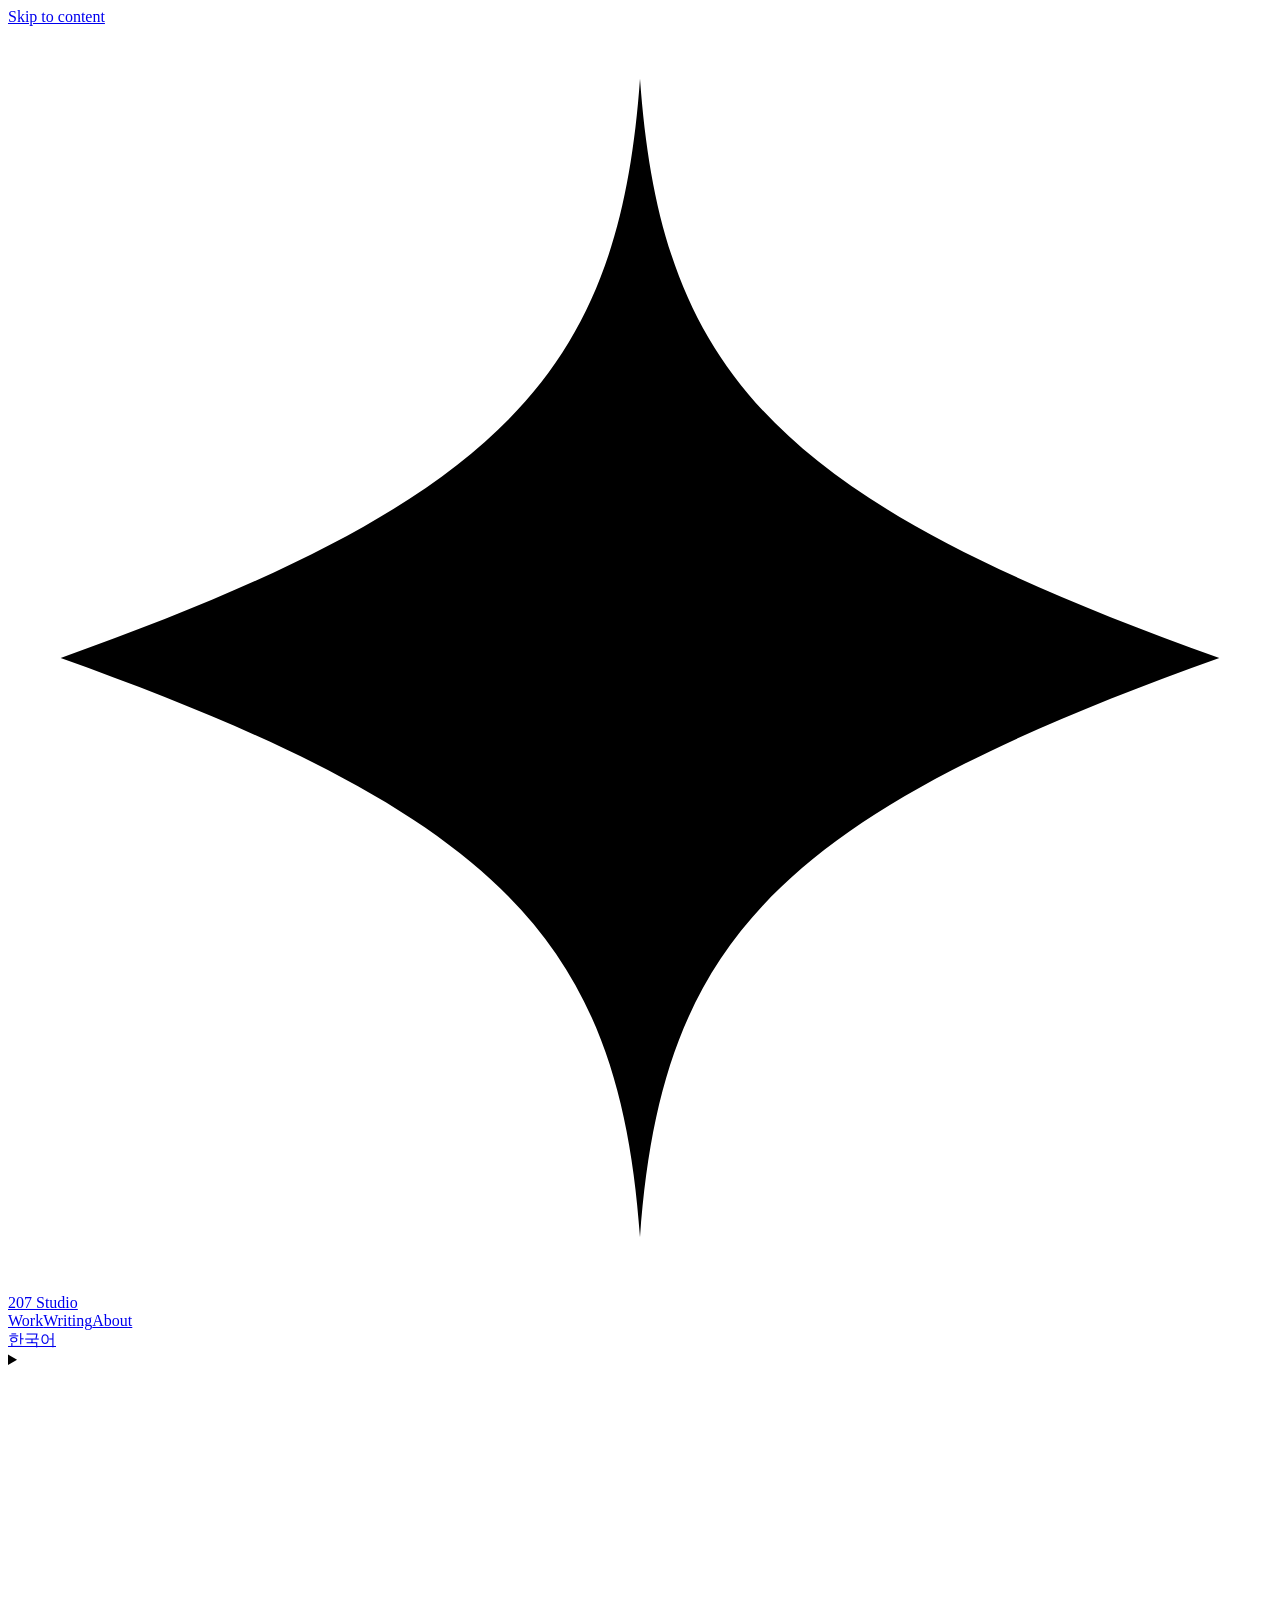
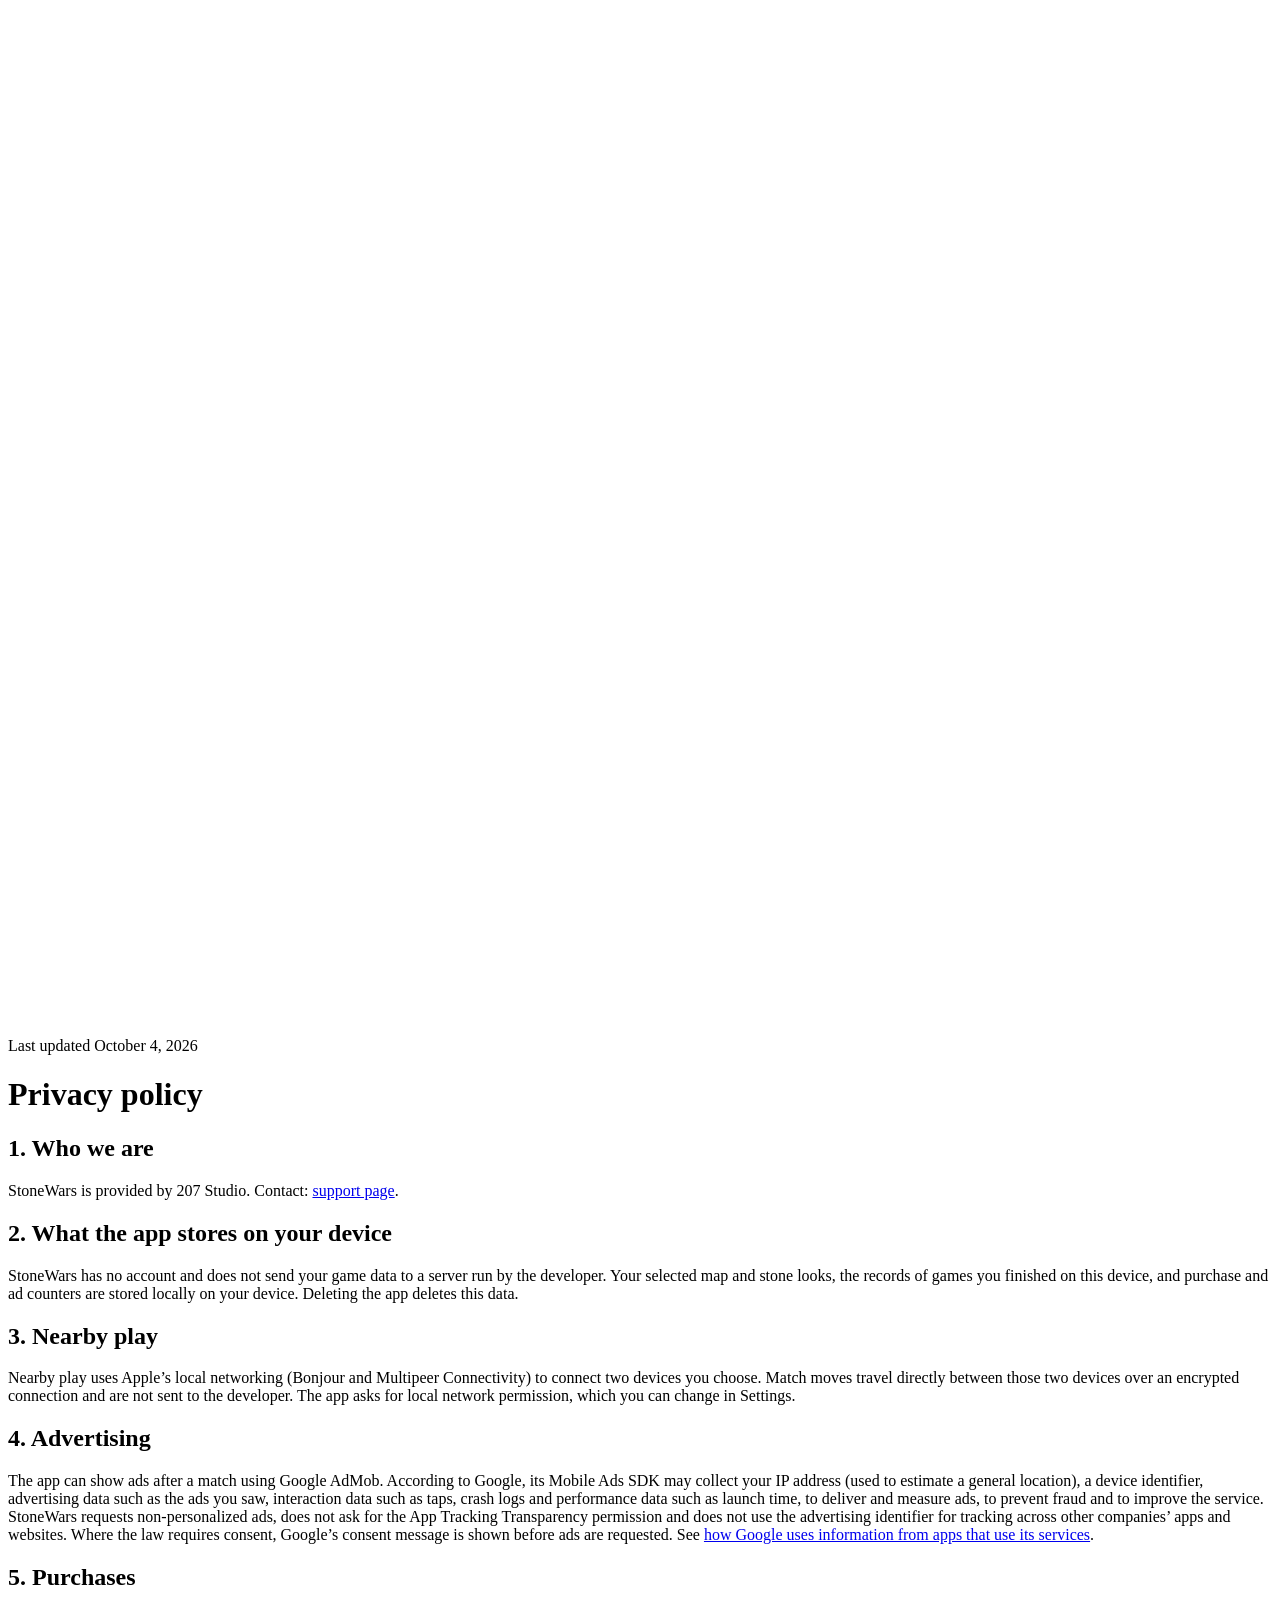
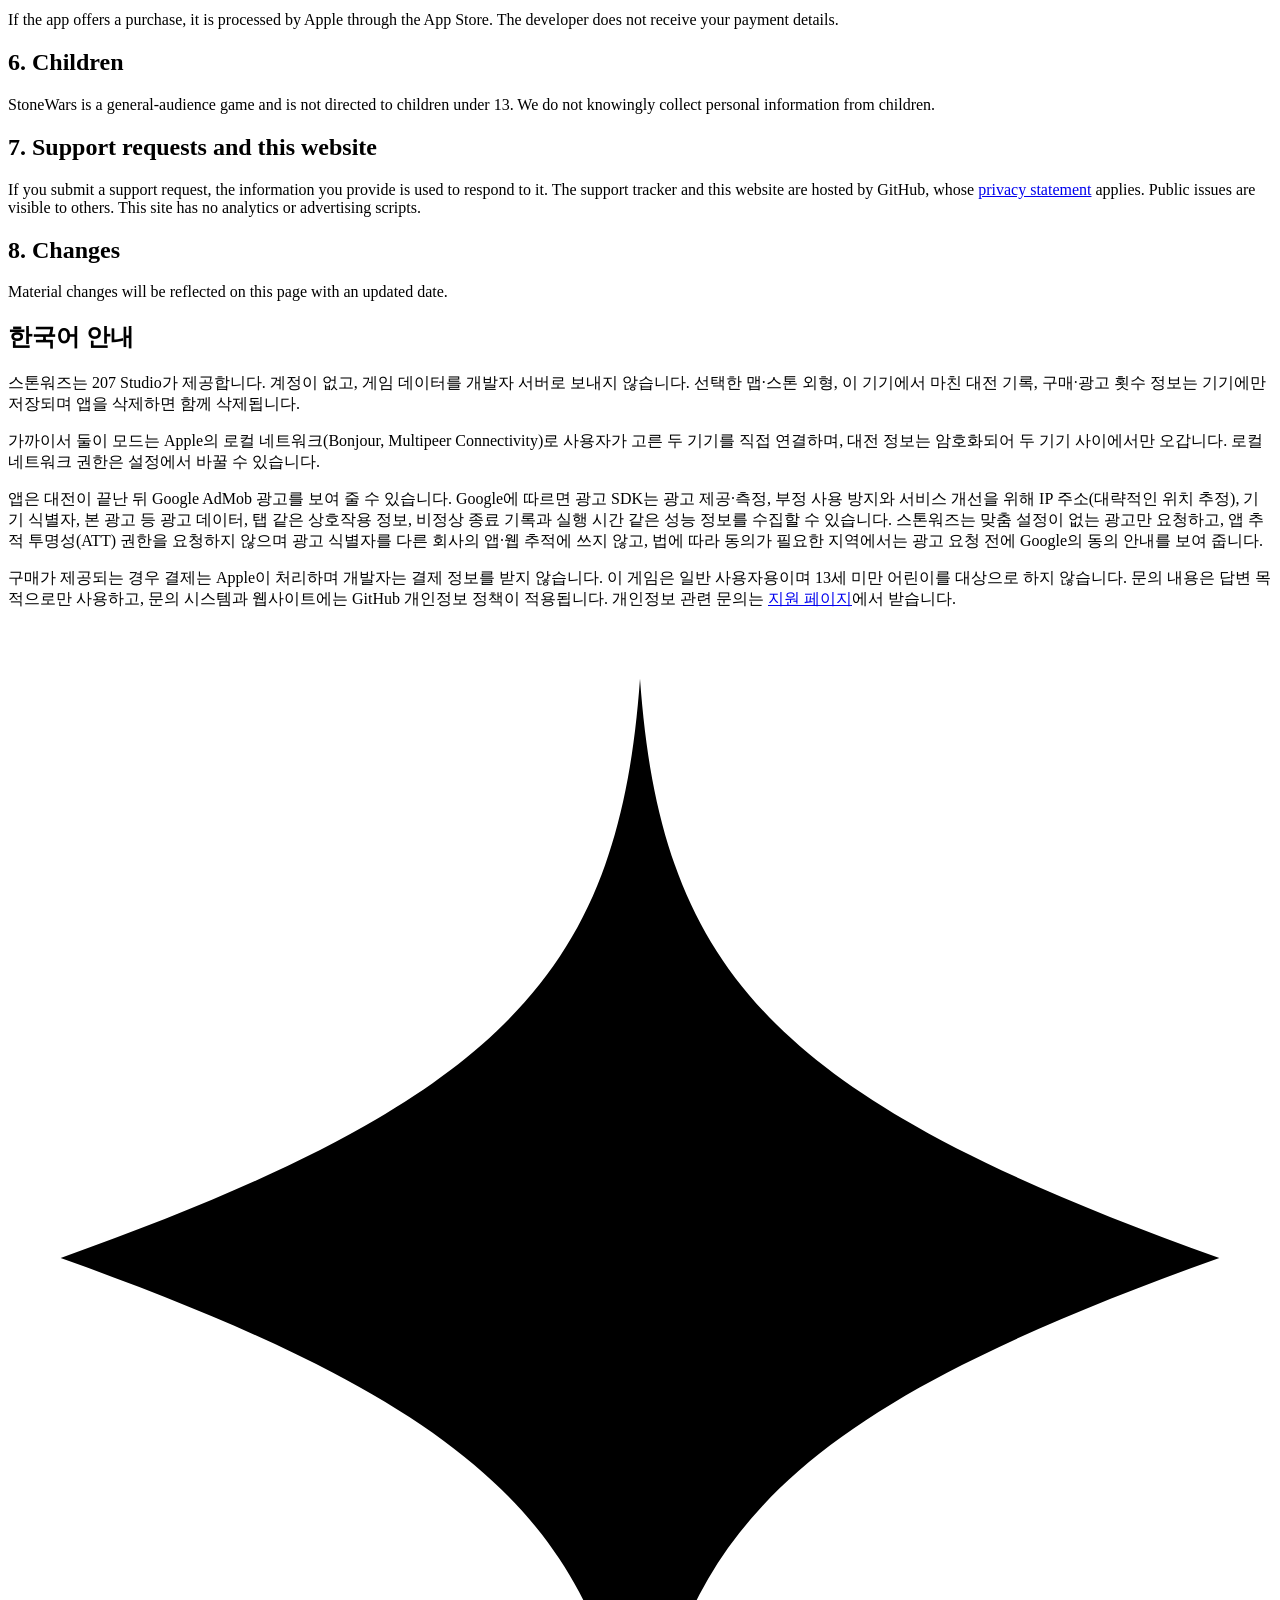
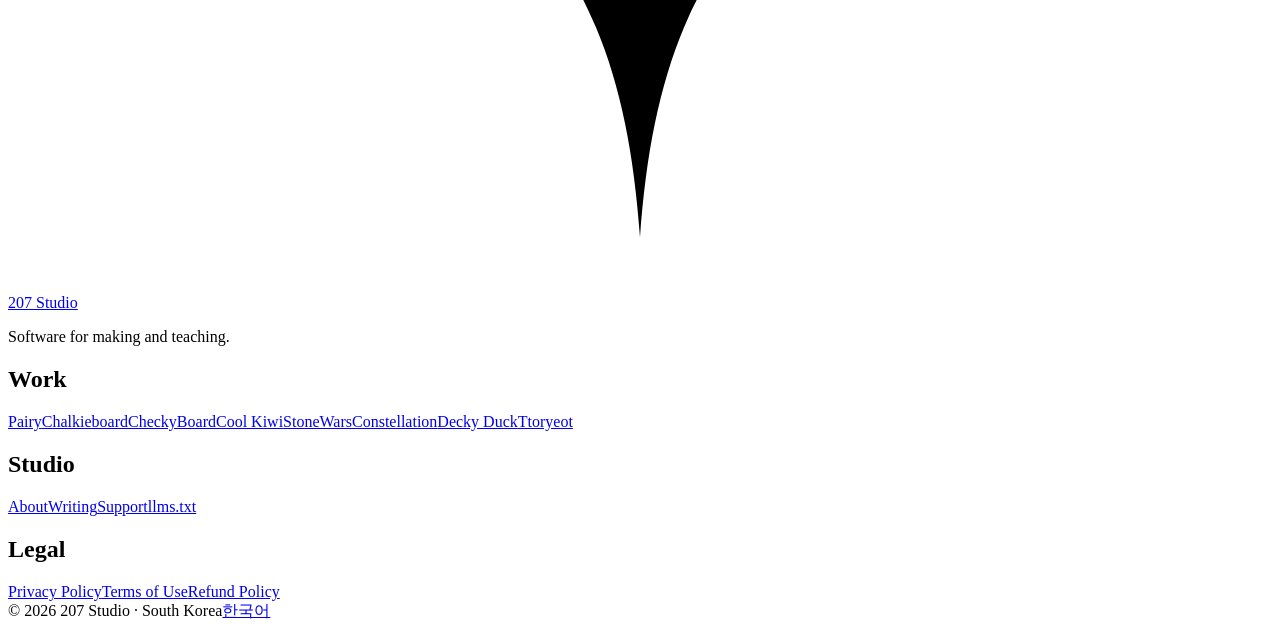
==== commit 50e2937c: "Footer: add the Constellation (별채) link to the studio Work list Regenerated with chrome-gen.py --ext" ====
--- a/privacy.html
+++ b/privacy.html
@@ -60,7 +60,7 @@
 <!-- chrome:foot:start -->
 <footer class="foot"><div class="wrap"><div class="foot-grid">
 <div class="foot-brand"><a href="/"><svg viewBox="0 0 24 24" aria-hidden="true" focusable="false"><path d="M12 1c.4 5.6 2.6 8 11 11-8.4 3-10.6 5.4-11 11-.4-5.6-2.6-8-11-11 8.4-3 10.6-5.4 11-11z"/></svg>207 Studio</a><p>Software for making and teaching.</p></div>
-<nav class="foot-work" aria-label="Work"><h2>Work</h2><a href="/pairy/">Pairy</a><a href="https://chalkieboard.207studio.dev/" target="_blank" rel="noopener">Chalkieboard</a><a href="/checkyboard/">CheckyBoard</a><a href="/cool-kiwi/">Cool Kiwi</a><a href="/stonewars/">StoneWars</a><a href="/dekiduck/">Decky Duck</a><a href="/ttoryeot/">Ttoryeot</a></nav>
+<nav class="foot-work" aria-label="Work"><h2>Work</h2><a href="/pairy/">Pairy</a><a href="https://chalkieboard.207studio.dev/" target="_blank" rel="noopener">Chalkieboard</a><a href="/checkyboard/">CheckyBoard</a><a href="/cool-kiwi/">Cool Kiwi</a><a href="/stonewars/">StoneWars</a><a href="/#workshop">Constellation</a><a href="/dekiduck/">Decky Duck</a><a href="/ttoryeot/">Ttoryeot</a></nav>
 <nav aria-label="Studio"><h2>Studio</h2><a href="/about/">About</a><a href="/blog/">Writing</a><a href="mailto:support@207studio.dev">Support</a><a href="/llms.txt">llms.txt</a></nav>
 <nav aria-label="Legal"><h2>Legal</h2><a href="/legal/privacy/">Privacy Policy</a><a href="/legal/terms/">Terms of Use</a><a href="/legal/refunds/">Refund Policy</a></nav>
 </div><div class="foot-bottom"><span>© 2026 207 Studio · South Korea</span><a href="/ko/" lang="ko" hreflang="ko">한국어</a></div></div></footer>
